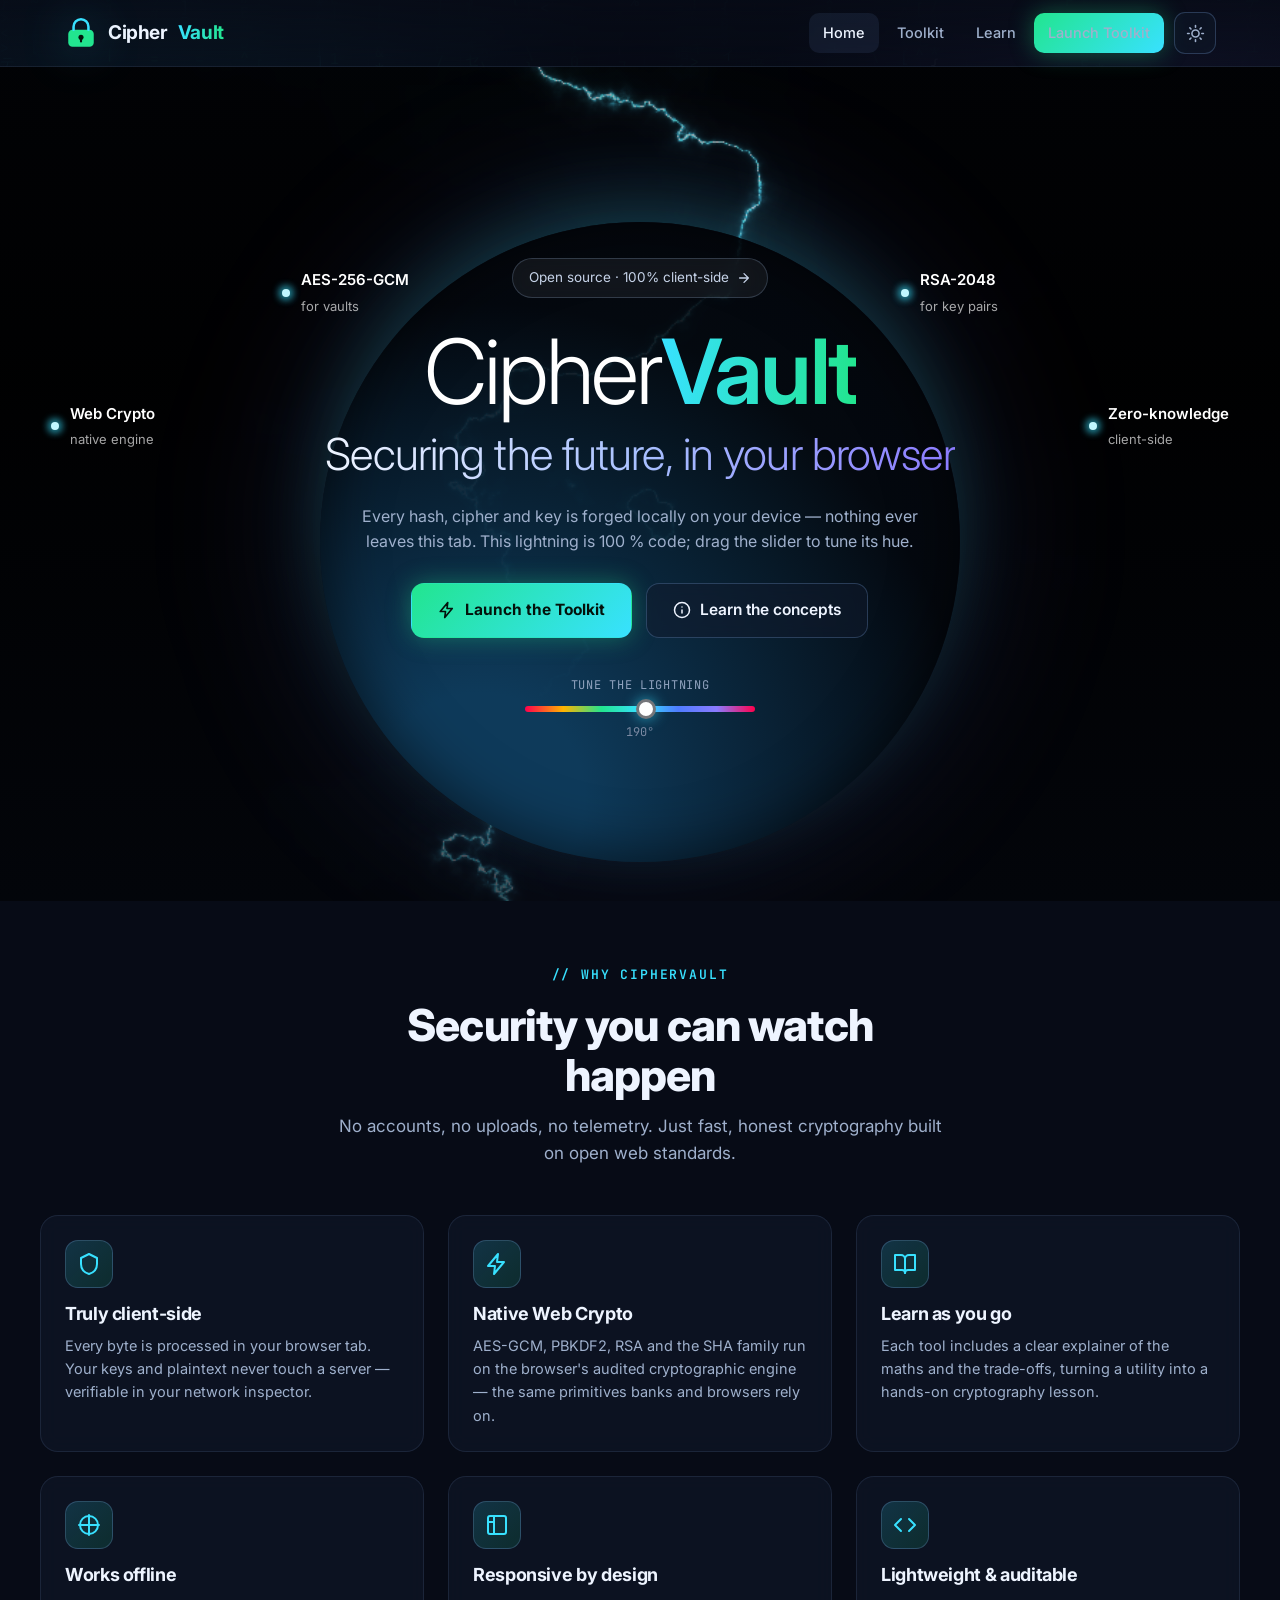
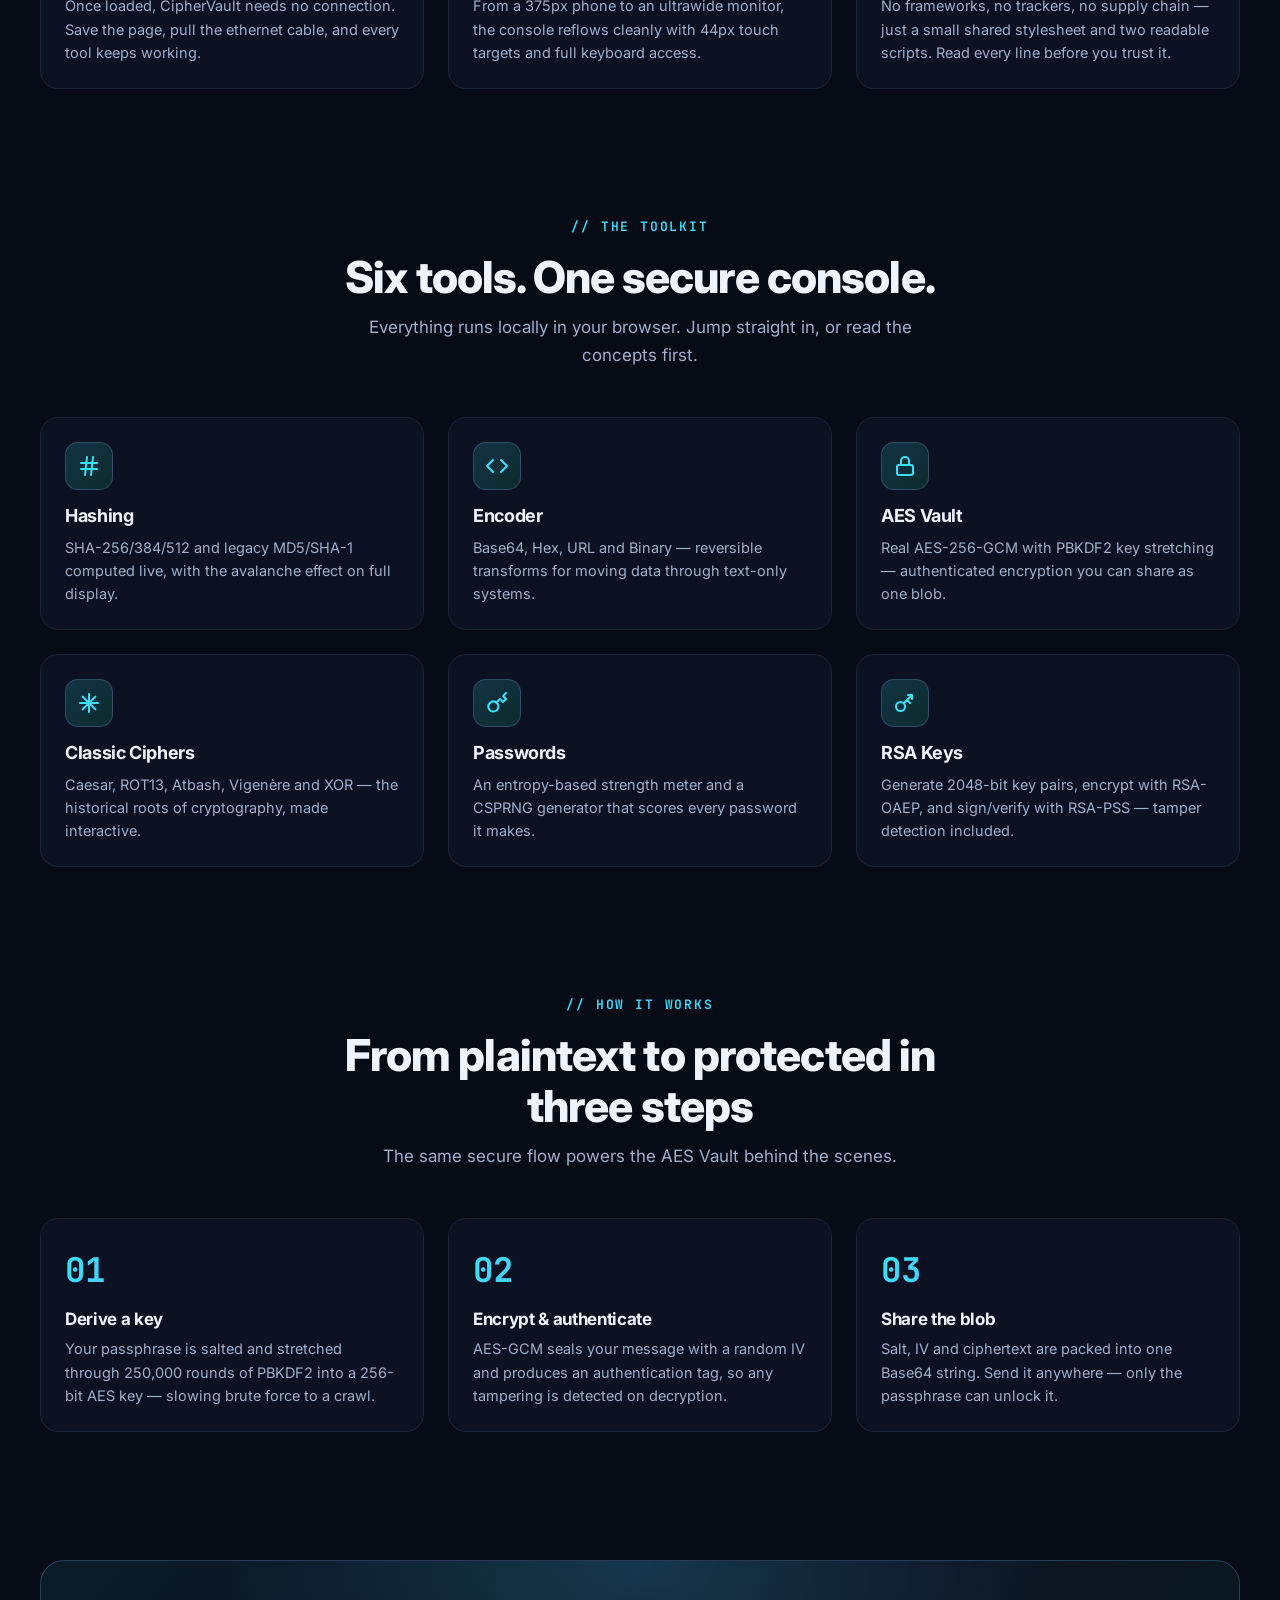
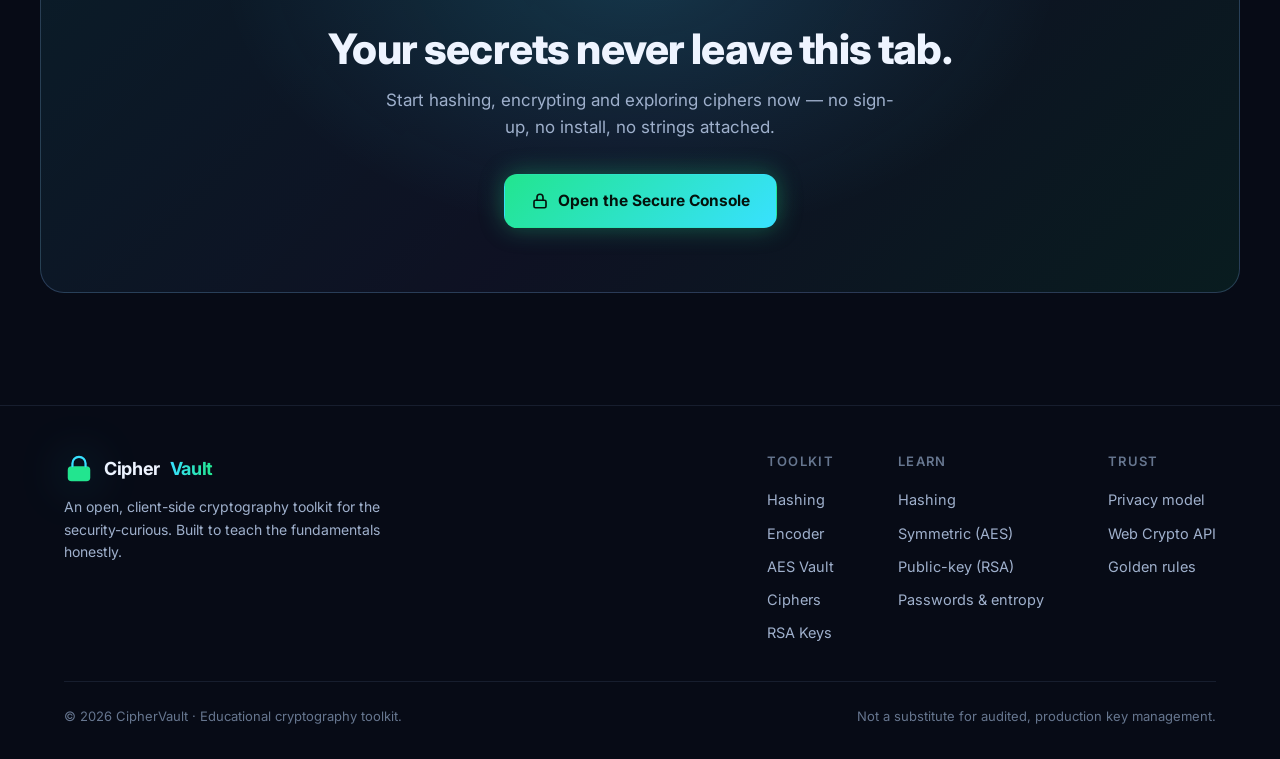
==== index.html @ cdec8eb5 "Initial commit: CipherVault interactive cryptography toolkit A secure, client-side cryptography tool" ====
<!DOCTYPE html>
<html lang="en">
<head>
<meta charset="UTF-8" />
<meta name="viewport" content="width=device-width, initial-scale=1" />
<title>CipherVault — Interactive Cryptography Toolkit</title>
<meta name="description" content="CipherVault is a secure, interactive cryptography toolkit for learners and professionals. Hash, encrypt, encode, sign and explore ciphers — all in your browser, nothing ever leaves your device." />
<meta name="keywords" content="cryptography toolkit, AES encryption, SHA-256 hash generator, RSA key generator, cipher tool, cybersecurity, Web Crypto, password strength, encoder, Base64" />
<meta name="author" content="CipherVault" />
<meta name="robots" content="index, follow" />
<meta name="theme-color" content="#070b16" media="(prefers-color-scheme: dark)" />
<meta name="theme-color" content="#eef2f9" media="(prefers-color-scheme: light)" />
<!-- Canonical — replace with your deployed URL -->
<link rel="canonical" href="https://ciphervault.app/" />

<!-- Open Graph / Facebook / LinkedIn -->
<meta property="og:type" content="website" />
<meta property="og:site_name" content="CipherVault" />
<meta property="og:url" content="https://ciphervault.app/" />
<meta property="og:title" content="CipherVault — The cryptography toolkit that teaches while it protects" />
<meta property="og:description" content="Hash, encrypt, encode, sign and break down classic ciphers in real time — 100% client-side, powered by the browser's native Web Crypto engine. Built for security learners and professionals." />
<meta property="og:image" content="https://ciphervault.app/og-image.png" />
<meta property="og:image:width" content="1200" />
<meta property="og:image:height" content="630" />
<meta property="og:image:alt" content="CipherVault — interactive cryptography toolkit" />

<!-- Twitter / X -->
<meta name="twitter:card" content="summary_large_image" />
<meta name="twitter:title" content="CipherVault — Interactive Cryptography Toolkit" />
<meta name="twitter:description" content="Hash, encrypt, encode, sign and explore ciphers in real time — 100% client-side, nothing ever leaves your browser." />
<meta name="twitter:image" content="https://ciphervault.app/og-image.png" />
<meta name="twitter:image:alt" content="CipherVault — interactive cryptography toolkit" />

<!-- Structured data -->
<script type="application/ld+json">
{
  "@context": "https://schema.org",
  "@type": "WebApplication",
  "name": "CipherVault",
  "url": "https://ciphervault.app/",
  "applicationCategory": "SecurityApplication",
  "operatingSystem": "Any (web browser)",
  "browserRequirements": "Requires a modern browser with the Web Crypto API",
  "description": "A secure, interactive cryptography toolkit for learners and professionals. Hashing, Base64/Hex encoding, AES-256-GCM encryption, RSA key generation with sign/verify, classic ciphers, and password tools — all running client-side.",
  "offers": { "@type": "Offer", "price": "0", "priceCurrency": "USD" },
  "featureList": [
    "SHA-256/384/512 & legacy hash generator",
    "Base64, Hex, URL and Binary encoder",
    "AES-256-GCM encryption with PBKDF2",
    "RSA-OAEP encryption and RSA-PSS sign/verify",
    "Classic ciphers: Caesar, ROT13, Atbash, Vigenère, XOR",
    "Password strength meter and secure generator"
  ]
}
</script>
<link rel="icon" href="data:image/svg+xml,%3Csvg xmlns='http://www.w3.org/2000/svg' viewBox='0 0 32 32'%3E%3Crect x='5' y='14' width='22' height='14' rx='4' fill='%2322e58f'/%3E%3Cpath d='M10 14v-3a6 6 0 0112 0v3' fill='none' stroke='%2338e1ff' stroke-width='3'/%3E%3Ccircle cx='16' cy='20' r='2.2' fill='%2304120c'/%3E%3C/svg%3E" />
<script>try{var t=localStorage.getItem('cv-theme');if(t)document.documentElement.setAttribute('data-theme',t);}catch(e){}</script>
<link rel="preconnect" href="https://fonts.googleapis.com" />
<link rel="preconnect" href="https://fonts.gstatic.com" crossorigin />
<link href="https://fonts.googleapis.com/css2?family=Inter:wght@300;400;500;600;700;800&family=JetBrains+Mono:wght@400;500;600&display=swap" rel="stylesheet" />
<link rel="stylesheet" href="assets/styles.css" />
</head>
<body>
<div class="bg-fx" aria-hidden="true"></div>
<canvas id="matrix" aria-hidden="true"></canvas>

<!-- ============ NAV ============ -->
<header class="nav">
  <div class="wrap nav-inner">
    <a href="index.html" class="brand" aria-label="CipherVault home">
      <svg class="logo" viewBox="0 0 32 32" fill="none" aria-hidden="true">
        <rect x="4" y="13" width="24" height="16" rx="4" fill="url(#g1)"/>
        <path d="M9 13v-3a7 7 0 0114 0v3" stroke="#38e1ff" stroke-width="2.4" stroke-linecap="round"/>
        <circle cx="16" cy="20" r="2.4" fill="#04120c"/>
        <rect x="15" y="21" width="2" height="4" rx="1" fill="#04120c"/>
        <defs><linearGradient id="g1" x1="4" y1="13" x2="28" y2="29"><stop stop-color="#22e58f"/><stop offset="1" stop-color="#38e1ff"/></linearGradient></defs>
      </svg>
      Cipher<b>Vault</b>
    </a>
    <div class="nav-right">
      <nav class="nav-links" id="navLinks">
        <a href="index.html" class="active" aria-current="page">Home</a>
        <a href="toolkit.html">Toolkit</a>
        <a href="learn.html">Learn</a>
        <a href="toolkit.html" class="nav-cta">Launch Toolkit</a>
      </nav>
      <button class="icon-btn" id="themeBtn" aria-label="Toggle light or dark theme"></button>
      <button class="menu-btn" id="menuBtn" aria-label="Toggle menu" aria-expanded="false">
        <svg width="22" height="22" viewBox="0 0 24 24" fill="none" stroke="currentColor" stroke-width="2" stroke-linecap="round"><path d="M4 7h16M4 12h16M4 17h16"/></svg>
      </button>
    </div>
  </div>
</header>

<main>
<!-- ============ HERO ODYSSEY ============ -->
<section class="hero-odyssey">
  <canvas id="lightning" class="lightning-canvas" aria-hidden="true"></canvas>
  <div class="beam-fallback" aria-hidden="true"></div>
  <div class="odyssey-scrim" aria-hidden="true"></div>
  <div class="glow-circle" aria-hidden="true"></div>
  <div class="planet" aria-hidden="true"></div>

  <div class="odyssey-features" aria-hidden="true">
    <div class="feature-item fi-1 reveal" style="transition-delay:.15s"><span class="dot"></span><span><span class="fi-name">Web Crypto</span><br><span class="fi-val">native engine</span></span></div>
    <div class="feature-item fi-2 reveal" style="transition-delay:.25s"><span class="dot"></span><span><span class="fi-name">AES-256-GCM</span><br><span class="fi-val">for vaults</span></span></div>
    <div class="feature-item fi-3 reveal" style="transition-delay:.35s"><span class="dot"></span><span><span class="fi-name">RSA-2048</span><br><span class="fi-val">for key pairs</span></span></div>
    <div class="feature-item fi-4 reveal" style="transition-delay:.45s"><span class="dot"></span><span><span class="fi-name">Zero-knowledge</span><br><span class="fi-val">client-side</span></span></div>
  </div>

  <div class="odyssey-content">
    <span class="pill reveal">
      Open source · 100% client-side
      <svg viewBox="0 0 16 16" fill="none" stroke="currentColor" stroke-width="1.5" stroke-linecap="round" stroke-linejoin="round"><path d="M8 3l5 5-5 5M13 8H3"/></svg>
    </span>
    <h1 class="reveal" style="transition-delay:.08s">Cipher<b>Vault</b></h1>
    <h2 class="reveal" style="transition-delay:.16s">Securing the future, in your browser</h2>
    <p class="reveal" style="transition-delay:.24s">Every hash, cipher and key is forged locally on your device — nothing ever leaves this tab. This lightning is 100&nbsp;% code; drag the slider to tune its hue.</p>
    <div class="hero-cta reveal" style="transition-delay:.32s">
      <a href="toolkit.html" class="btn primary">
        <svg width="18" height="18" viewBox="0 0 24 24" fill="none" stroke="currentColor" stroke-width="2.2" stroke-linecap="round" stroke-linejoin="round"><path d="M13 2L3 14h7l-1 8 10-12h-7l1-8z"/></svg>
        Launch the Toolkit
      </a>
      <a href="learn.html" class="btn ghost">
        <svg width="18" height="18" viewBox="0 0 24 24" fill="none" stroke="currentColor" stroke-width="2" stroke-linecap="round"><path d="M12 22a10 10 0 100-20 10 10 0 000 20z"/><path d="M12 16v-4M12 8h.01"/></svg>
        Learn the concepts
      </a>
    </div>
    <div class="hue-slider reveal" style="transition-delay:.4s">
      <label for="hueSlider">Tune the lightning</label>
      <input type="range" id="hueSlider" class="hue-range" min="0" max="360" step="1" value="190" aria-label="Adjust lightning hue" />
      <span class="hue-value" id="hueValue">190°</span>
    </div>
  </div>
</section>

<!-- ============ FEATURES ============ -->
<section class="features wrap" id="features">
  <div class="sec-head reveal">
    <div class="eyebrow">// why ciphervault</div>
    <h2>Security you can watch happen</h2>
    <p>No accounts, no uploads, no telemetry. Just fast, honest cryptography built on open web standards.</p>
  </div>
  <div class="feat-grid">
    <div class="feat reveal">
      <div class="ico"><svg viewBox="0 0 24 24" fill="none" stroke="currentColor" stroke-width="2" stroke-linecap="round" stroke-linejoin="round"><path d="M12 2l8 4v6c0 5-3.4 8.6-8 10-4.6-1.4-8-5-8-10V6l8-4z"/></svg></div>
      <h3>Truly client-side</h3>
      <p>Every byte is processed in your browser tab. Your keys and plaintext never touch a server — verifiable in your network inspector.</p>
    </div>
    <div class="feat reveal">
      <div class="ico"><svg viewBox="0 0 24 24" fill="none" stroke="currentColor" stroke-width="2" stroke-linecap="round" stroke-linejoin="round"><path d="M13 2L3 14h7l-1 8 10-12h-7l1-8z"/></svg></div>
      <h3>Native Web Crypto</h3>
      <p>AES-GCM, PBKDF2, RSA and the SHA family run on the browser's audited cryptographic engine — the same primitives banks and browsers rely on.</p>
    </div>
    <div class="feat reveal">
      <div class="ico"><svg viewBox="0 0 24 24" fill="none" stroke="currentColor" stroke-width="2" stroke-linecap="round" stroke-linejoin="round"><path d="M2 3h6a4 4 0 014 4v14a3 3 0 00-3-3H2z"/><path d="M22 3h-6a4 4 0 00-4 4v14a3 3 0 013-3h7z"/></svg></div>
      <h3>Learn as you go</h3>
      <p>Each tool includes a clear explainer of the maths and the trade-offs, turning a utility into a hands-on cryptography lesson.</p>
    </div>
    <div class="feat reveal">
      <div class="ico"><svg viewBox="0 0 24 24" fill="none" stroke="currentColor" stroke-width="2" stroke-linecap="round" stroke-linejoin="round"><path d="M12 2v20M2 12h20"/><circle cx="12" cy="12" r="9"/></svg></div>
      <h3>Works offline</h3>
      <p>Once loaded, CipherVault needs no connection. Save the page, pull the ethernet cable, and every tool keeps working.</p>
    </div>
    <div class="feat reveal">
      <div class="ico"><svg viewBox="0 0 24 24" fill="none" stroke="currentColor" stroke-width="2" stroke-linecap="round" stroke-linejoin="round"><rect x="3" y="3" width="18" height="18" rx="2"/><path d="M9 3v18M3 9h6"/></svg></div>
      <h3>Responsive by design</h3>
      <p>From a 375px phone to an ultrawide monitor, the console reflows cleanly with 44px touch targets and full keyboard access.</p>
    </div>
    <div class="feat reveal">
      <div class="ico"><svg viewBox="0 0 24 24" fill="none" stroke="currentColor" stroke-width="2" stroke-linecap="round" stroke-linejoin="round"><path d="M16 18l6-6-6-6M8 6l-6 6 6 6"/></svg></div>
      <h3>Lightweight &amp; auditable</h3>
      <p>No frameworks, no trackers, no supply chain — just a small shared stylesheet and two readable scripts. Read every line before you trust it.</p>
    </div>
  </div>
</section>

<!-- ============ TOOL PREVIEW ============ -->
<section class="features wrap">
  <div class="sec-head reveal">
    <div class="eyebrow">// the toolkit</div>
    <h2>Six tools. One secure console.</h2>
    <p>Everything runs locally in your browser. Jump straight in, or read the concepts first.</p>
  </div>
  <div class="feat-grid">
    <a href="toolkit.html" class="feat reveal">
      <div class="ico"><svg viewBox="0 0 24 24" fill="none" stroke="currentColor" stroke-width="2" stroke-linecap="round"><path d="M4 9h16M4 15h16M10 3L8 21M16 3l-2 18"/></svg></div>
      <h3>Hashing</h3>
      <p>SHA-256/384/512 and legacy MD5/SHA-1 computed live, with the avalanche effect on full display.</p>
    </a>
    <a href="toolkit.html" class="feat reveal">
      <div class="ico"><svg viewBox="0 0 24 24" fill="none" stroke="currentColor" stroke-width="2" stroke-linecap="round" stroke-linejoin="round"><path d="M16 18l6-6-6-6M8 6l-6 6 6 6"/></svg></div>
      <h3>Encoder</h3>
      <p>Base64, Hex, URL and Binary — reversible transforms for moving data through text-only systems.</p>
    </a>
    <a href="toolkit.html" class="feat reveal">
      <div class="ico"><svg viewBox="0 0 24 24" fill="none" stroke="currentColor" stroke-width="2" stroke-linecap="round" stroke-linejoin="round"><rect x="4" y="11" width="16" height="10" rx="2"/><path d="M8 11V7a4 4 0 018 0v4"/></svg></div>
      <h3>AES Vault</h3>
      <p>Real AES-256-GCM with PBKDF2 key stretching — authenticated encryption you can share as one blob.</p>
    </a>
    <a href="toolkit.html" class="feat reveal">
      <div class="ico"><svg viewBox="0 0 24 24" fill="none" stroke="currentColor" stroke-width="2" stroke-linecap="round" stroke-linejoin="round"><path d="M12 3v18M3 12h18M5.6 5.6l12.8 12.8M18.4 5.6L5.6 18.4"/></svg></div>
      <h3>Classic Ciphers</h3>
      <p>Caesar, ROT13, Atbash, Vigenère and XOR — the historical roots of cryptography, made interactive.</p>
    </a>
    <a href="toolkit.html" class="feat reveal">
      <div class="ico"><svg viewBox="0 0 24 24" fill="none" stroke="currentColor" stroke-width="2" stroke-linecap="round" stroke-linejoin="round"><path d="M21 2l-2 2m-7.6 7.6a5 5 0 11-7 7 5 5 0 017-7zm0 0L15 8m0 0l3 3 3-3-3-3"/></svg></div>
      <h3>Passwords</h3>
      <p>An entropy-based strength meter and a CSPRNG generator that scores every password it makes.</p>
    </a>
    <a href="toolkit.html" class="feat reveal">
      <div class="ico"><svg viewBox="0 0 24 24" fill="none" stroke="currentColor" stroke-width="2" stroke-linecap="round" stroke-linejoin="round"><circle cx="7.5" cy="15.5" r="4.5"/><path d="M10.7 12.3L19 4M15 4h4v4M14 9l3 3"/></svg></div>
      <h3>RSA Keys</h3>
      <p>Generate 2048-bit key pairs, encrypt with RSA-OAEP, and sign/verify with RSA-PSS — tamper detection included.</p>
    </a>
  </div>
</section>

<!-- ============ HOW ============ -->
<section class="steps wrap" id="how">
  <div class="sec-head reveal">
    <div class="eyebrow">// how it works</div>
    <h2>From plaintext to protected in three steps</h2>
    <p>The same secure flow powers the AES Vault behind the scenes.</p>
  </div>
  <div class="step-grid">
    <div class="step reveal">
      <h3>Derive a key</h3>
      <p>Your passphrase is salted and stretched through 250,000 rounds of PBKDF2 into a 256-bit AES key — slowing brute force to a crawl.</p>
    </div>
    <div class="step reveal">
      <h3>Encrypt &amp; authenticate</h3>
      <p>AES-GCM seals your message with a random IV and produces an authentication tag, so any tampering is detected on decryption.</p>
    </div>
    <div class="step reveal">
      <h3>Share the blob</h3>
      <p>Salt, IV and ciphertext are packed into one Base64 string. Send it anywhere — only the passphrase can unlock it.</p>
    </div>
  </div>
</section>

<!-- ============ CTA ============ -->
<section class="cta-band wrap">
  <div class="cta-card reveal">
    <h2>Your secrets never leave this tab.</h2>
    <p>Start hashing, encrypting and exploring ciphers now — no sign-up, no install, no strings attached.</p>
    <a href="toolkit.html" class="btn primary" style="margin:0 auto">
      <svg width="18" height="18" viewBox="0 0 24 24" fill="none" stroke="currentColor" stroke-width="2.2" stroke-linecap="round" stroke-linejoin="round"><rect x="4" y="11" width="16" height="10" rx="2"/><path d="M8 11V7a4 4 0 018 0v4"/></svg>
      Open the Secure Console
    </a>
  </div>
</section>
</main>

<!-- ============ FOOTER ============ -->
<footer>
  <div class="wrap">
    <div class="foot-grid">
      <div class="foot-brand">
        <a href="index.html" class="brand" style="font-size:18px">
          <svg class="logo" viewBox="0 0 32 32" fill="none" aria-hidden="true" style="width:30px;height:30px">
            <rect x="4" y="13" width="24" height="16" rx="4" fill="url(#g2)"/>
            <path d="M9 13v-3a7 7 0 0114 0v3" stroke="#38e1ff" stroke-width="2.4" stroke-linecap="round"/>
            <defs><linearGradient id="g2" x1="4" y1="13" x2="28" y2="29"><stop stop-color="#22e58f"/><stop offset="1" stop-color="#38e1ff"/></linearGradient></defs>
          </svg>
          Cipher<b>Vault</b>
        </a>
        <p>An open, client-side cryptography toolkit for the security-curious. Built to teach the fundamentals honestly.</p>
      </div>
      <div class="foot-cols">
        <div class="foot-col">
          <h4>Toolkit</h4>
          <a href="toolkit.html">Hashing</a>
          <a href="toolkit.html">Encoder</a>
          <a href="toolkit.html">AES Vault</a>
          <a href="toolkit.html">Ciphers</a>
          <a href="toolkit.html">RSA Keys</a>
        </div>
        <div class="foot-col">
          <h4>Learn</h4>
          <a href="learn.html#hashing">Hashing</a>
          <a href="learn.html#symmetric">Symmetric (AES)</a>
          <a href="learn.html#publickey">Public-key (RSA)</a>
          <a href="learn.html#passwords">Passwords &amp; entropy</a>
        </div>
        <div class="foot-col">
          <h4>Trust</h4>
          <a href="index.html#features">Privacy model</a>
          <a href="index.html#features">Web Crypto API</a>
          <a href="learn.html#golden">Golden rules</a>
        </div>
      </div>
    </div>
    <div class="foot-bottom">
      <span>© 2026 CipherVault · Educational cryptography toolkit.</span>
      <span>Not a substitute for audited, production key management.</span>
    </div>
  </div>
</footer>

<script src="assets/site.js"></script>
<script src="assets/hero.js"></script>
</body>
</html>
---- assets/styles.css ----
/* ============================================================
   CipherVault — shared stylesheet
   ============================================================ */
:root{
  --bg:#070b16;
  --bg-2:#0b1220;
  --surface:rgba(18,26,44,.55);
  --surface-solid:#0f1728;
  --muted:#151d30;
  --border:rgba(120,150,200,.14);
  --border-strong:rgba(120,160,220,.28);
  --input-bg:#0a1120;
  --out-bg:#080e1b;
  --nav-bg-top:rgba(7,11,22,.85);
  --nav-bg-bot:rgba(7,11,22,.55);
  --nav-drop:rgba(9,14,26,.97);
  --console-top:rgba(16,24,42,.82);
  --console-bot:rgba(9,14,26,.9);
  --bar-bg:rgba(0,0,0,.22);
  --fg:#eef4ff;
  --fg-dim:#9fb0cc;
  --fg-faint:#66768f;
  --accent:#22e58f;        /* run green  */
  --accent-2:#38e1ff;      /* cipher cyan */
  --accent-3:#8b7bff;      /* key violet  */
  --danger:#ff5a6a;
  --warn:#ffb454;
  --ring:rgba(56,225,255,.55);
  --glow-green:0 0 24px rgba(34,229,143,.35);
  --glow-cyan:0 0 24px rgba(56,225,255,.30);
  --shadow-card:0 20px 60px -20px rgba(0,0,0,.7), 0 0 0 1px rgba(255,255,255,.02) inset;
  --radius:18px;
  --radius-sm:12px;
  --font:'Inter',system-ui,-apple-system,'Segoe UI',sans-serif;
  --mono:'JetBrains Mono',ui-monospace,'SF Mono',Menlo,monospace;
  --maxw:1200px;
  --sp-1:8px;--sp-2:16px;--sp-3:24px;--sp-4:32px;--sp-5:48px;--sp-6:64px;--sp-7:96px;
}
*{box-sizing:border-box}
html{scroll-behavior:smooth}
body{
  margin:0;font-family:var(--font);color:var(--fg);
  background:var(--bg);line-height:1.6;
  -webkit-font-smoothing:antialiased;text-rendering:optimizeLegibility;
  overflow-x:hidden;
}
h1,h2,h3,h4{line-height:1.15;margin:0;font-weight:700;letter-spacing:-.02em}
p{margin:0}
a{color:inherit;text-decoration:none}
button{font-family:inherit}
:focus-visible{outline:2px solid var(--accent-2);outline-offset:3px;border-radius:6px}
::selection{background:rgba(56,225,255,.28);color:#fff}

/* ---- ambient background ---- */
.bg-fx{position:fixed;inset:0;z-index:-2;overflow:hidden;pointer-events:none}
.bg-fx::before{content:"";position:absolute;inset:0;
  background:
    radial-gradient(60vw 55vh at 12% -5%, rgba(56,225,255,.14), transparent 60%),
    radial-gradient(55vw 55vh at 92% 8%, rgba(139,123,255,.14), transparent 60%),
    radial-gradient(70vw 60vh at 50% 108%, rgba(34,229,143,.12), transparent 60%),
    var(--bg);
}
.bg-fx::after{content:"";position:absolute;inset:0;opacity:.5;
  background-image:linear-gradient(rgba(120,160,220,.05) 1px,transparent 1px),
    linear-gradient(90deg,rgba(120,160,220,.05) 1px,transparent 1px);
  background-size:46px 46px;
  mask-image:radial-gradient(80% 60% at 50% 30%,#000 40%,transparent 100%);
}
#matrix{position:fixed;inset:0;z-index:-1;opacity:.16;pointer-events:none}

/* ---- layout ---- */
.wrap{max-width:var(--maxw);margin:0 auto;padding:0 var(--sp-3)}
section{position:relative}

/* ---- navbar ---- */
header.nav{position:sticky;top:0;z-index:50;
  backdrop-filter:blur(16px);-webkit-backdrop-filter:blur(16px);
  background:linear-gradient(to bottom,var(--nav-bg-top),var(--nav-bg-bot));
  border-bottom:1px solid var(--border);
}
.nav-inner{display:flex;align-items:center;justify-content:space-between;height:66px;gap:var(--sp-2)}
.brand{display:flex;align-items:center;gap:10px;font-weight:700;letter-spacing:-.02em;font-size:19px}
.brand .logo{width:34px;height:34px;flex:none;filter:drop-shadow(var(--glow-cyan))}
.brand b{background:linear-gradient(90deg,var(--accent-2),var(--accent));-webkit-background-clip:text;background-clip:text;color:transparent}
.nav-links{display:flex;gap:4px;align-items:center}
.nav-links a{padding:8px 14px;border-radius:10px;color:var(--fg-dim);font-size:14.5px;font-weight:500;transition:color .2s,background .2s}
.nav-links a:hover{color:var(--fg);background:rgba(120,160,220,.08)}
.nav-links a.active{color:var(--fg);background:rgba(120,160,220,.1)}
.nav-cta{display:inline-flex;align-items:center;gap:8px;padding:9px 18px;border-radius:11px;
  background:linear-gradient(135deg,var(--accent),var(--accent-2));color:#04120c;font-weight:700;font-size:14px;
  box-shadow:var(--glow-green);transition:transform .2s,box-shadow .2s;cursor:pointer;border:none}
.nav-cta:hover{transform:translateY(-2px);box-shadow:0 0 34px rgba(34,229,143,.5)}
.nav-cta.active{color:#04120c}
.menu-btn{display:none;background:none;border:1px solid var(--border-strong);color:var(--fg);
  width:42px;height:42px;border-radius:11px;cursor:pointer;align-items:center;justify-content:center}
.nav-right{display:flex;align-items:center;gap:10px}
.icon-btn{display:inline-flex;align-items:center;justify-content:center;width:42px;height:42px;border-radius:11px;
  border:1px solid var(--border-strong);background:var(--surface);color:var(--fg-dim);cursor:pointer;transition:.2s;
  backdrop-filter:blur(8px)}
.icon-btn:hover{color:var(--fg);border-color:var(--accent-2);transform:translateY(-1px)}
.icon-btn svg{width:19px;height:19px}

/* ---- hero ---- */
.hero{padding:var(--sp-7) 0 var(--sp-6);text-align:center}
.badge{display:inline-flex;align-items:center;gap:9px;padding:7px 15px;border-radius:999px;
  border:1px solid var(--border-strong);background:var(--surface);font-size:13px;color:var(--fg-dim);font-weight:500;
  backdrop-filter:blur(8px)}
.badge .dot{width:8px;height:8px;border-radius:50%;background:var(--accent);box-shadow:0 0 10px var(--accent);animation:pulse 2s infinite}
@keyframes pulse{0%,100%{opacity:1;transform:scale(1)}50%{opacity:.5;transform:scale(1.4)}}
.hero h1{font-size:clamp(38px,7.2vw,76px);font-weight:800;margin:var(--sp-3) 0 var(--sp-2);letter-spacing:-.035em}
.hero h1 .grad,.page-head h1 .grad{background:linear-gradient(120deg,var(--accent-2) 0%,var(--accent-3) 45%,var(--accent) 100%);
  -webkit-background-clip:text;background-clip:text;color:transparent}
.hero p.sub{font-size:clamp(16px,2.1vw,20px);color:var(--fg-dim);max-width:640px;margin:0 auto var(--sp-4);line-height:1.6}
.hero-cta{display:flex;gap:14px;justify-content:center;flex-wrap:wrap}
.btn{display:inline-flex;align-items:center;gap:9px;padding:14px 26px;border-radius:13px;font-weight:600;font-size:15.5px;cursor:pointer;transition:transform .2s,box-shadow .2s,background .2s,border-color .2s;border:1px solid transparent}
.btn.primary{background:linear-gradient(135deg,var(--accent),var(--accent-2));color:#04120c;box-shadow:var(--glow-green);font-weight:700}
.btn.primary:hover{transform:translateY(-2px);box-shadow:0 0 40px rgba(34,229,143,.55)}
.btn.ghost{background:var(--surface);border-color:var(--border-strong);color:var(--fg);backdrop-filter:blur(8px)}
.btn.ghost:hover{transform:translateY(-2px);border-color:var(--accent-2);color:#fff}
.trust{display:flex;gap:var(--sp-4);justify-content:center;flex-wrap:wrap;margin-top:var(--sp-5);color:var(--fg-faint);font-size:13.5px}
.trust span{display:inline-flex;align-items:center;gap:8px}
.trust svg{width:17px;height:17px;color:var(--accent)}

/* ---- section heading ---- */
.sec-head{text-align:center;max-width:620px;margin:0 auto var(--sp-5)}
.eyebrow{color:var(--accent-2);font-weight:600;font-size:13px;letter-spacing:.14em;text-transform:uppercase;font-family:var(--mono)}
.sec-head h2{font-size:clamp(28px,4.4vw,44px);margin:14px 0 12px;font-weight:800}
.sec-head p{color:var(--fg-dim);font-size:17px}

/* ============================================================
   TOOL CONSOLE
   ============================================================ */
.console-sec{padding:var(--sp-6) 0}
.console{border-radius:24px;border:1px solid var(--border-strong);
  background:linear-gradient(180deg,var(--console-top),var(--console-bot));
  box-shadow:var(--shadow-card);overflow:hidden;backdrop-filter:blur(20px)}
.console-bar{display:flex;align-items:center;gap:12px;padding:14px 18px;border-bottom:1px solid var(--border);
  background:var(--bar-bg)}
.dots{display:flex;gap:7px}
.dots i{width:12px;height:12px;border-radius:50%;display:block}
.dots i:nth-child(1){background:#ff5f57}.dots i:nth-child(2){background:#febc2e}.dots i:nth-child(3){background:#28c840}
.console-title{font-family:var(--mono);font-size:13px;color:var(--fg-faint);margin-left:4px}
.console-title b{color:var(--accent-2)}
.lock-ico{margin-left:auto;display:inline-flex;align-items:center;gap:7px;font-size:12px;color:var(--accent);font-family:var(--mono)}
.lock-ico svg{width:14px;height:14px}

.tabs{display:flex;gap:6px;padding:14px 16px 0;flex-wrap:wrap;overflow-x:auto;scrollbar-width:none}
.tabs::-webkit-scrollbar{display:none}
.tab{display:inline-flex;align-items:center;gap:9px;padding:11px 17px;border-radius:12px 12px 0 0;cursor:pointer;
  color:var(--fg-dim);font-weight:600;font-size:14px;border:1px solid transparent;border-bottom:none;white-space:nowrap;
  background:transparent;transition:color .2s,background .2s;position:relative}
.tab svg{width:17px;height:17px;flex:none}
.tab:hover{color:var(--fg);background:rgba(120,160,220,.06)}
.tab[aria-selected="true"]{color:var(--fg);background:var(--muted);border-color:var(--border)}
.tab[aria-selected="true"]::after{content:"";position:absolute;left:14px;right:14px;bottom:-1px;height:2px;
  background:linear-gradient(90deg,var(--accent-2),var(--accent));border-radius:2px}

.panel-wrap{padding:var(--sp-3);border-top:1px solid var(--border)}
.panel{display:none;animation:fade .35s ease both}
.panel.active{display:block}
@keyframes fade{from{opacity:0;transform:translateY(8px)}to{opacity:1;transform:none}}
.panel-grid{display:grid;grid-template-columns:1fr 1fr;gap:var(--sp-3)}
.field{display:flex;flex-direction:column;gap:9px}
.field label{font-size:13px;font-weight:600;color:var(--fg-dim);display:flex;align-items:center;gap:8px;justify-content:space-between}
.field label .hint{color:var(--fg-faint);font-weight:400;font-size:12px}
textarea,input[type=text],input[type=password],input[type=number],select{
  width:100%;background:var(--input-bg);border:1px solid var(--border-strong);border-radius:var(--radius-sm);
  color:var(--fg);font-family:var(--mono);font-size:14px;padding:13px 14px;resize:vertical;transition:border-color .2s,box-shadow .2s;line-height:1.55}
textarea{min-height:150px}
textarea:focus,input:focus,select:focus{outline:none;border-color:var(--accent-2);box-shadow:0 0 0 3px rgba(56,225,255,.14)}
textarea::placeholder,input::placeholder{color:var(--fg-faint)}
.out{background:var(--out-bg);border-color:var(--border);color:var(--accent-2)}
select{appearance:none;background-image:url("data:image/svg+xml,%3Csvg xmlns='http://www.w3.org/2000/svg' width='16' height='16' fill='none' stroke='%239fb0cc' stroke-width='2' viewBox='0 0 24 24'%3E%3Cpath d='M6 9l6 6 6-6'/%3E%3C/svg%3E");background-repeat:no-repeat;background-position:right 13px center;padding-right:38px;cursor:pointer;font-family:var(--font)}
.row{display:flex;gap:12px;flex-wrap:wrap;align-items:end}
.row .field{flex:1;min-width:150px}
.controls{display:flex;gap:10px;flex-wrap:wrap;margin-top:4px}
.mini{display:inline-flex;align-items:center;gap:8px;padding:10px 16px;border-radius:11px;font-weight:600;font-size:14px;cursor:pointer;
  border:1px solid var(--border-strong);background:var(--muted);color:var(--fg);transition:transform .15s,border-color .2s,background .2s}
.mini:hover{transform:translateY(-1px);border-color:var(--accent-2)}
.mini svg{width:16px;height:16px}
.mini.go{background:linear-gradient(135deg,var(--accent),var(--accent-2));color:#04120c;border-color:transparent;font-weight:700;box-shadow:var(--glow-green)}
.mini.go:hover{box-shadow:0 0 30px rgba(34,229,143,.5)}
.mini.warnbtn:hover{border-color:var(--warn)}
.seg{display:inline-flex;background:var(--input-bg);border:1px solid var(--border-strong);border-radius:11px;padding:4px;gap:3px;flex-wrap:wrap}
.seg button{border:none;background:none;color:var(--fg-dim);padding:8px 15px;border-radius:8px;font-weight:600;font-size:13.5px;cursor:pointer;transition:.18s}
.seg button[aria-pressed="true"]{background:var(--muted);color:var(--fg);box-shadow:0 0 0 1px var(--border)}

/* explainer */
.explain{margin-top:var(--sp-3);border:1px dashed var(--border-strong);border-radius:var(--radius-sm);background:rgba(56,225,255,.03)}
.explain summary{cursor:pointer;padding:13px 16px;font-weight:600;font-size:14px;color:var(--accent-2);display:flex;align-items:center;gap:10px;list-style:none}
.explain summary::-webkit-details-marker{display:none}
.explain summary .chev{margin-left:auto;transition:transform .25s}
.explain[open] summary .chev{transform:rotate(180deg)}
.explain .body{padding:0 16px 16px;color:var(--fg-dim);font-size:14px;line-height:1.7}
.explain .body code{font-family:var(--mono);background:var(--muted);padding:2px 7px;border-radius:6px;color:var(--accent);font-size:12.5px}
.explain .body b{color:var(--fg)}

/* strength meter */
.meter{height:9px;border-radius:999px;background:var(--muted);overflow:hidden;border:1px solid var(--border)}
.meter i{display:block;height:100%;width:0;border-radius:999px;transition:width .4s cubic-bezier(.2,.7,.2,1),background .4s}
.strength-label{display:flex;justify-content:space-between;font-size:13px;margin-top:8px;color:var(--fg-dim)}
.strength-label b{font-family:var(--mono)}
.checks{display:grid;grid-template-columns:1fr 1fr;gap:7px 14px;margin-top:14px;font-size:13px}
.check{display:flex;align-items:center;gap:9px;color:var(--fg-faint);transition:color .3s}
.check svg{width:15px;height:15px;flex:none}
.check.ok{color:var(--accent)}
.hashline{display:grid;grid-template-columns:88px 1fr auto;gap:12px;align-items:center;padding:11px 0;border-bottom:1px solid var(--border)}
.hashline:last-child{border-bottom:none}
.hashline .algo{font-family:var(--mono);font-weight:600;color:var(--accent-2);font-size:13.5px}
.hashline .val{font-family:var(--mono);font-size:12.5px;color:var(--fg-dim);word-break:break-all;line-height:1.5}
.copy-ico{background:none;border:1px solid var(--border);border-radius:8px;color:var(--fg-dim);width:34px;height:34px;cursor:pointer;display:inline-flex;align-items:center;justify-content:center;transition:.18s;flex:none}
.copy-ico:hover{color:var(--accent-2);border-color:var(--accent-2)}
.copy-ico svg{width:15px;height:15px}
.stat-strip{display:flex;gap:18px;flex-wrap:wrap;font-family:var(--mono);font-size:12.5px;color:var(--fg-faint);margin-top:12px}
.stat-strip b{color:var(--accent-2)}
.slider{-webkit-appearance:none;appearance:none;width:100%;height:6px;border-radius:999px;background:var(--muted);outline:none}
.slider::-webkit-slider-thumb{-webkit-appearance:none;width:20px;height:20px;border-radius:50%;background:var(--accent-2);cursor:pointer;box-shadow:var(--glow-cyan);border:3px solid var(--bg-2)}
.slider::-moz-range-thumb{width:20px;height:20px;border-radius:50%;background:var(--accent-2);cursor:pointer;border:3px solid var(--bg-2)}
.chkrow{display:flex;gap:18px;flex-wrap:wrap}
.chk{display:flex;align-items:center;gap:9px;font-size:14px;color:var(--fg-dim);cursor:pointer;user-select:none}
.chk input{width:18px;height:18px;accent-color:var(--accent)}

/* ---- features ---- */
.features{padding:var(--sp-6) 0}
.feat-grid{display:grid;grid-template-columns:repeat(3,1fr);gap:var(--sp-3)}
.feat{padding:var(--sp-3);border-radius:var(--radius);border:1px solid var(--border);background:var(--surface);
  backdrop-filter:blur(10px);transition:transform .3s,border-color .3s,box-shadow .3s}
.feat:hover{transform:translateY(-5px);border-color:var(--border-strong);box-shadow:0 24px 50px -24px rgba(0,0,0,.8)}
.feat .ico,.concept .ico{width:48px;height:48px;border-radius:13px;display:flex;align-items:center;justify-content:center;margin-bottom:16px;
  background:linear-gradient(135deg,rgba(56,225,255,.16),rgba(34,229,143,.12));border:1px solid var(--border-strong);color:var(--accent-2)}
.feat .ico svg,.concept .ico svg{width:24px;height:24px}
.feat h3{font-size:18px;margin-bottom:9px}
.feat p{color:var(--fg-dim);font-size:14.5px}

/* ---- how it works / steps ---- */
.steps{padding:var(--sp-6) 0}
.step-grid{display:grid;grid-template-columns:repeat(3,1fr);gap:var(--sp-3);counter-reset:s}
.step{padding:var(--sp-3);border-radius:var(--radius);border:1px solid var(--border);background:var(--surface);position:relative}
.step::before{counter-increment:s;content:"0" counter(s);font-family:var(--mono);font-weight:700;font-size:34px;
  background:linear-gradient(120deg,var(--accent-2),var(--accent-3));-webkit-background-clip:text;background-clip:text;color:transparent;display:block;margin-bottom:12px}
.step h3{font-size:17px;margin-bottom:8px}
.step p{color:var(--fg-dim);font-size:14.5px}

/* ---- CTA band ---- */
.cta-band{padding:var(--sp-6) 0}
.cta-card{border-radius:24px;padding:var(--sp-6) var(--sp-4);text-align:center;position:relative;overflow:hidden;
  border:1px solid var(--border-strong);background:linear-gradient(135deg,rgba(56,225,255,.08),rgba(139,123,255,.06),rgba(34,229,143,.08))}
.cta-card::before{content:"";position:absolute;inset:0;background:radial-gradient(50% 120% at 50% 0%,rgba(56,225,255,.18),transparent 70%)}
.cta-card>*{position:relative}
.cta-card h2{font-size:clamp(28px,4.5vw,42px);font-weight:800;margin-bottom:14px}
.cta-card p{color:var(--fg-dim);font-size:17px;max-width:520px;margin:0 auto var(--sp-4)}

/* ============================================================
   LEARN PAGE
   ============================================================ */
.page-head{padding:var(--sp-7) 0 var(--sp-5);text-align:center;max-width:780px;margin:0 auto}
.page-head h1{font-size:clamp(34px,5.6vw,60px);font-weight:800;margin:16px 0 18px;letter-spacing:-.03em}
.page-head p{color:var(--fg-dim);font-size:clamp(16px,2vw,19px);max-width:640px;margin:0 auto}
.concept-grid{display:grid;grid-template-columns:repeat(3,1fr);gap:var(--sp-3);margin-bottom:var(--sp-6)}
.concept{display:block;padding:var(--sp-3);border-radius:var(--radius);border:1px solid var(--border);background:var(--surface);
  backdrop-filter:blur(10px);transition:transform .3s,border-color .3s,box-shadow .3s}
.concept:hover{transform:translateY(-4px);border-color:var(--accent-2);box-shadow:0 24px 50px -24px rgba(0,0,0,.8)}
.concept .tag{font-family:var(--mono);font-size:11px;color:var(--accent);text-transform:uppercase;letter-spacing:.12em}
.concept h3{font-size:17px;margin:6px 0 8px}
.concept p{color:var(--fg-dim);font-size:14px}
.article{max-width:780px;margin:0 auto;padding-bottom:var(--sp-6)}
.article > section{scroll-margin-top:88px;padding:var(--sp-5) 0;border-top:1px solid var(--border)}
.article h2{font-size:clamp(24px,3.6vw,34px);font-weight:800;margin-bottom:14px;display:flex;align-items:center;gap:13px;letter-spacing:-.02em}
.article h2 .num{font-family:var(--mono);font-size:14px;color:var(--accent-2);border:1px solid var(--border-strong);border-radius:9px;padding:5px 10px;flex:none}
.article h3{font-size:18px;margin:22px 0 10px}
.article p{color:var(--fg-dim);font-size:16px;line-height:1.75;margin-bottom:16px}
.article p b,.article li b{color:var(--fg)}
.article code{font-family:var(--mono);background:var(--muted);padding:2px 7px;border-radius:6px;color:var(--accent);font-size:13px}
.article ul{color:var(--fg-dim);font-size:15.5px;line-height:1.7;padding-left:20px;margin:0 0 16px}
.article li{margin-bottom:9px}
.callout{border:1px solid var(--border-strong);border-left:3px solid var(--accent);border-radius:var(--radius-sm);
  background:rgba(34,229,143,.05);padding:15px 18px;margin:20px 0;color:var(--fg-dim);font-size:15px;line-height:1.7}
.callout.warn{border-left-color:var(--warn);background:rgba(255,180,84,.06)}
.callout b{color:var(--fg)}
.try-link{display:inline-flex;align-items:center;gap:8px;margin-top:4px;color:var(--accent-2);font-weight:600;font-size:14.5px}
.try-link svg{width:16px;height:16px}
.try-link:hover{text-decoration:underline}

/* ============================================================
   ANIMATED SEARCH BAR (.cv-search) — recolored to brand palette
   Vanilla reimplementation of the layered conic-gradient effect.
   ============================================================ */
.cv-search-wrap{display:flex;align-items:center;justify-content:center;margin:0 auto var(--sp-6)}
.cv-search{position:relative;display:flex;align-items:center;justify-content:center}
.cv-search .glow{position:absolute;z-index:-1;overflow:hidden;height:100%;width:100%;border-radius:12px}
.cv-search .glow::before{content:"";position:absolute;z-index:-2;background-repeat:no-repeat;top:50%;left:50%;transition:all 2s}

/* layer 1 — outer wide glow (cyan → violet) */
.cv-search .glow-1{max-height:70px;max-width:314px;filter:blur(3px)}
.cv-search .glow-1::before{width:999px;height:999px;transform:translate(-50%,-50%) rotate(60deg);
  background-image:conic-gradient(#000,#38e1ff 5%,#000 38%,#000 50%,#8b7bff 60%,#000 87%)}
.cv-search:hover .glow-1::before{transform:translate(-50%,-50%) rotate(-120deg)}
.cv-search:focus-within .glow-1::before{transform:translate(-50%,-50%) rotate(420deg);transition-duration:4s}

/* layers 2-4 — dark tint, three stacked for depth (deep cyan → deep violet) */
.cv-search .glow-2{max-height:65px;max-width:312px;filter:blur(3px)}
.cv-search .glow-2::before{width:600px;height:600px;transform:translate(-50%,-50%) rotate(82deg);
  background-image:conic-gradient(transparent,#10485c,transparent 10%,transparent 50%,#3b2a7a,transparent 60%)}
.cv-search:hover .glow-2::before{transform:translate(-50%,-50%) rotate(-98deg)}
.cv-search:focus-within .glow-2::before{transform:translate(-50%,-50%) rotate(442deg);transition-duration:4s}

/* layer 5 — bright thin highlight (light cyan → light violet) */
.cv-search .glow-bright{max-height:63px;max-width:307px;border-radius:8px;filter:blur(2px)}
.cv-search .glow-bright::before{width:600px;height:600px;transform:translate(-50%,-50%) rotate(83deg);
  background-image:conic-gradient(transparent 0%,#a8d8ff,transparent 8%,transparent 50%,#c9b8ff,transparent 58%);filter:brightness(1.4)}
.cv-search:hover .glow-bright::before{transform:translate(-50%,-50%) rotate(-97deg)}
.cv-search:focus-within .glow-bright::before{transform:translate(-50%,-50%) rotate(443deg);transition-duration:4s}

/* layer 6 — sharp signature edge (cyan → green) */
.cv-search .glow-sharp{max-height:59px;max-width:303px;filter:blur(.5px)}
.cv-search .glow-sharp::before{width:600px;height:600px;transform:translate(-50%,-50%) rotate(70deg);
  background-image:conic-gradient(#0a0f18,#38e1ff 5%,#0a0f18 14%,#0a0f18 50%,#22e58f 60%,#0a0f18 64%);filter:brightness(1.3)}
.cv-search:hover .glow-sharp::before{transform:translate(-50%,-50%) rotate(-110deg)}
.cv-search:focus-within .glow-sharp::before{transform:translate(-50%,-50%) rotate(430deg);transition-duration:4s}

/* input + inner masks/icons — scoped under .cv-search to beat the global input[type=text] rule */
.cv-search-main{position:relative}
.cv-search .cv-search-input{background:#05080f;border:none;width:301px;height:56px;border-radius:8px;color:#fff;
  padding:0 59px;font-size:17px;font-family:var(--font);line-height:normal;box-shadow:none;transition:none}
.cv-search .cv-search-input:focus{outline:none;border:none;box-shadow:none}
.cv-search .cv-search-input::placeholder{color:#8893a7}
.cv-search .input-mask{pointer-events:none;width:100px;height:20px;position:absolute;
  background:linear-gradient(90deg,transparent,#05080f);top:18px;left:70px}
.cv-search:focus-within .input-mask{display:none}
.cv-search .pink-mask{pointer-events:none;width:30px;height:20px;position:absolute;background:#38e1ff;
  top:10px;left:5px;filter:blur(40px);opacity:.8;transition:all 2s}
.cv-search:hover .pink-mask{opacity:0}
.cv-search .search-border-anim{position:absolute;height:42px;width:40px;overflow:hidden;top:7px;right:7px;border-radius:8px}
.cv-search .search-border-anim::before{content:"";position:absolute;width:600px;height:600px;background-repeat:no-repeat;
  top:50%;left:50%;background-image:conic-gradient(transparent,#3d4a5f,transparent 50%,transparent 50%,#3d4a5f,transparent 100%);
  filter:brightness(1.35);animation:cv-border-spin 4s linear infinite}
@keyframes cv-border-spin{from{transform:translate(-50%,-50%) rotate(0)}to{transform:translate(-50%,-50%) rotate(360deg)}}
.cv-search .filter-icon{position:absolute;top:8px;right:8px;display:flex;align-items:center;justify-content:center;z-index:2;
  max-height:40px;max-width:38px;height:100%;width:100%;isolation:isolate;overflow:hidden;border-radius:8px;
  background:linear-gradient(to bottom,#0e1329,#000,#101c3b);border:1px solid transparent}
.cv-search .filter-icon svg{height:27px;width:27px}
.cv-search .search-icon{position:absolute;left:20px;top:15px}
.cv-search-empty{display:none;text-align:center;color:var(--fg-faint);font-family:var(--mono);font-size:14px;margin-top:-24px;margin-bottom:var(--sp-4)}
@media(max-width:340px){
  .cv-search .cv-search-input{width:270px;max-width:88vw}
  .cv-search .glow-1{max-width:283px}
  .cv-search .glow-2{max-width:281px}
  .cv-search .glow-bright{max-width:276px}
  .cv-search .glow-sharp{max-width:272px}
}

/* ============================================================
   FULL-SCREEN LOADER (.cv-loader) — recolored to brand palette
   ============================================================ */
.cv-loader{position:fixed;inset:0;z-index:200;display:none;align-items:center;justify-content:center;
  background:linear-gradient(to bottom,#0e2340,#0b1220,#04070e);
  opacity:0;transition:opacity .25s ease;backdrop-filter:blur(3px);-webkit-backdrop-filter:blur(3px)}
.cv-loader.show{opacity:1}
.cv-loader-box{position:relative;display:flex;align-items:center;justify-content:center;
  width:180px;height:180px;font-family:var(--font);user-select:none}
.cv-loader-text{display:flex;align-items:center;justify-content:center;white-space:nowrap;
  font-weight:700;font-size:20px;letter-spacing:.02em;color:#eef4ff}
.cv-loader-text span{display:inline-block;opacity:.4;animation:cv-loaderLetter 3s infinite;
  text-shadow:0 0 12px rgba(56,225,255,.45)}
.cv-loader-ring{position:absolute;inset:0;border-radius:9999px;animation:cv-loaderCircle 5s linear infinite}
@keyframes cv-loaderCircle{
  0%{transform:rotate(90deg);
    box-shadow:0 6px 12px 0 #38e1ff inset,0 12px 18px 0 #22e58f inset,0 36px 36px 0 #8b7bff inset,
      0 0 3px 1.2px rgba(56,225,255,.35),0 0 6px 1.8px rgba(139,123,255,.25);}
  50%{transform:rotate(270deg);
    box-shadow:0 6px 12px 0 #7af0c0 inset,0 12px 6px 0 #38e1ff inset,0 24px 36px 0 #22e58f inset,
      0 0 3px 1.2px rgba(56,225,255,.35),0 0 6px 1.8px rgba(139,123,255,.25);}
  100%{transform:rotate(450deg);
    box-shadow:0 6px 12px 0 #6ee7ff inset,0 12px 18px 0 #8b7bff inset,0 36px 36px 0 #22e58f inset,
      0 0 3px 1.2px rgba(56,225,255,.35),0 0 6px 1.8px rgba(139,123,255,.25);}
}
@keyframes cv-loaderLetter{
  0%,100%{opacity:.4;transform:translateY(0)}
  20%{opacity:1;transform:scale(1.15)}
  40%{opacity:.7;transform:translateY(0)}
}
@media(prefers-reduced-motion:reduce){
  .cv-loader-text span{opacity:1!important;transform:none!important}
  .cv-loader-ring{box-shadow:0 6px 12px 0 #38e1ff inset,0 12px 18px 0 #22e58f inset,0 36px 36px 0 #8b7bff inset!important}
}

/* ============================================================
   HERO ODYSSEY — WebGL lightning hero (Home page)
   Always dark (cosmic), independent of the light/dark theme.
   ============================================================ */
.hero-odyssey{position:relative;min-height:calc(100dvh - 66px);overflow:hidden;background:#04070e;
  display:flex;flex-direction:column;align-items:center;justify-content:center;text-align:center;isolation:isolate}
.lightning-canvas{position:absolute;inset:0;width:100%;height:100%;z-index:0;pointer-events:none}
.beam-fallback{position:absolute;inset:0;z-index:0;pointer-events:none;display:none;
  background:radial-gradient(28% 90% at 50% 0%,hsla(var(--hero-hue,190),90%,65%,.5),hsla(var(--hero-hue,190),90%,55%,.12) 40%,transparent 72%)}
.hero-odyssey.reduced .beam-fallback{display:block}
.odyssey-scrim{position:absolute;inset:0;z-index:1;pointer-events:none;
  background:linear-gradient(to bottom,rgba(4,7,14,.35),rgba(4,7,14,.1) 38%,rgba(4,7,14,.72))}
.glow-circle{position:absolute;top:55%;left:50%;transform:translate(-50%,-50%);z-index:1;pointer-events:none;
  width:min(820px,125vw);height:min(820px,125vw);border-radius:50%;filter:blur(60px);
  background:radial-gradient(circle,rgba(56,225,255,.18),rgba(139,123,255,.08) 58%,transparent 70%)}
.planet{position:absolute;top:57%;left:50%;transform:translate(-50%,-50%);z-index:2;pointer-events:none;
  width:min(640px,94vw);height:min(640px,94vw);border-radius:50%;
  background:radial-gradient(circle at 25% 90%,#0e3a5a 14%,rgba(3,7,13,.88) 66%,rgba(3,6,12,.95) 100%);
  box-shadow:0 -24px 90px -24px rgba(56,225,255,.3),inset 0 0 60px rgba(0,0,0,.6)}

.odyssey-features{position:absolute;inset:0;z-index:3;pointer-events:none}
.feature-item{position:absolute;display:flex;align-items:center;gap:11px;color:#fff;pointer-events:auto;
  transition:transform .3s;text-align:left}
.feature-item:hover{transform:scale(1.08)}
.feature-item .dot{position:relative;width:8px;height:8px;border-radius:50%;background:#eaffff;flex:none;
  box-shadow:0 0 10px 1px rgba(56,225,255,.9)}
.feature-item .dot::after{content:"";position:absolute;inset:-4px;border-radius:50%;background:rgba(56,225,255,.25);filter:blur(3px)}
.feature-item .fi-name{font-weight:600;font-size:15px;line-height:1.2}
.feature-item .fi-val{color:rgba(255,255,255,.65);font-size:13px}
.fi-1{left:4%;top:40%}.fi-2{left:22%;top:24%}.fi-3{right:22%;top:24%}.fi-4{right:4%;top:40%}

.odyssey-content{position:relative;z-index:4;display:flex;flex-direction:column;align-items:center;
  padding:96px var(--sp-3) 64px;max-width:840px}
.odyssey-content .pill{display:inline-flex;align-items:center;gap:8px;padding:8px 16px;border-radius:999px;
  background:rgba(255,255,255,.06);border:1px solid rgba(160,190,230,.22);backdrop-filter:blur(8px);
  font-size:13.5px;color:#c6d3e8;margin-bottom:22px}
.odyssey-content .pill svg{width:14px;height:14px;transition:transform .3s}
.odyssey-content .pill:hover svg{transform:translateX(3px)}
.odyssey-content h1{font-size:clamp(46px,9vw,90px);font-weight:300;letter-spacing:-.03em;margin-bottom:6px;color:#fff}
.odyssey-content h1 b{font-weight:600;background:linear-gradient(90deg,#38e1ff,#22e58f);-webkit-background-clip:text;background-clip:text;color:transparent}
.odyssey-content h2{font-size:clamp(23px,5vw,44px);font-weight:300;padding-bottom:8px;
  background:linear-gradient(90deg,#eef4ff,#a8c0ff,#8b7bff);-webkit-background-clip:text;background-clip:text;color:transparent}
.odyssey-content p{color:#9fb0cc;max-width:560px;margin:16px 0 28px;font-size:16px}
.odyssey-content .hero-cta{margin-bottom:38px}

/* elastic hue slider */
.hue-slider{display:flex;flex-direction:column;align-items:center;gap:9px}
.hue-slider label{color:#8fa1bd;font-size:12px;font-family:var(--mono);letter-spacing:.06em;text-transform:uppercase}
.hue-range{-webkit-appearance:none;appearance:none;width:230px;max-width:80vw;height:6px;border-radius:999px;outline:none;cursor:pointer;
  background:linear-gradient(90deg,#ff004c,#ffb400,#22e58f,#38e1ff,#4f7cff,#8b7bff,#ff004c)}
.hue-range::-webkit-slider-thumb{-webkit-appearance:none;width:20px;height:20px;border-radius:50%;background:#fff;cursor:pointer;
  border:3px solid rgba(4,7,14,.55);box-shadow:0 0 14px rgba(56,225,255,.65);
  transition:transform .18s cubic-bezier(.34,1.56,.64,1)}
.hue-range:active::-webkit-slider-thumb,.hue-range:focus-visible::-webkit-slider-thumb{transform:scale(1.28)}
.hue-range::-moz-range-thumb{width:20px;height:20px;border-radius:50%;background:#fff;cursor:pointer;
  border:3px solid rgba(4,7,14,.55);box-shadow:0 0 14px rgba(56,225,255,.65);transition:transform .18s cubic-bezier(.34,1.56,.64,1)}
.hue-range:active::-moz-range-thumb{transform:scale(1.28)}
.hue-value{font-family:var(--mono);font-size:12px;color:#7c8aa3}
.hue-value.bump{animation:hue-bump .22s ease}
@keyframes hue-bump{0%{transform:translateY(-4px);opacity:.4}100%{transform:none;opacity:1}}

@media(max-width:820px){ .fi-1,.fi-4{top:34%} .fi-2,.fi-3{top:18%} }
@media(max-width:680px){ .odyssey-features{display:none} .odyssey-content{padding-top:64px} }
@media(prefers-reduced-motion:reduce){ .feature-item:hover{transform:none} }

/* ============================================================
   STATIC PAGE-HEADER BEAM (.has-beam) — a quiet echo of the hero
   Pure CSS, no motion, no GPU cost. Rendered behind the section's
   content via an isolated stacking context, so no child needs touching.
   ============================================================ */
.has-beam{position:relative;isolation:isolate}
.has-beam::before{content:"";position:absolute;top:-14px;left:50%;transform:translateX(-50%);z-index:-1;pointer-events:none;
  width:min(760px,112vw);height:320px;
  background:radial-gradient(50% 100% at 50% 0%,
    hsla(var(--hero-hue,190),92%,62%,.16),
    hsla(var(--hero-hue,190),85%,55%,.05) 46%,
    transparent 72%)}
.has-beam::after{content:"";position:absolute;top:-14px;left:50%;transform:translateX(-50%);z-index:-1;pointer-events:none;
  width:2px;height:200px;border-radius:2px;filter:blur(.6px);
  background:linear-gradient(to bottom,hsla(var(--hero-hue,190),95%,80%,.5),transparent)}
:root[data-theme="light"] .has-beam::before{opacity:.6}
:root[data-theme="light"] .has-beam::after{opacity:.5}

/* ---- footer ---- */
footer{border-top:1px solid var(--border);padding:var(--sp-5) 0 var(--sp-4);margin-top:var(--sp-5)}
.foot-grid{display:flex;justify-content:space-between;gap:var(--sp-4);flex-wrap:wrap;align-items:flex-start}
.foot-brand{max-width:320px}
.foot-brand p{color:var(--fg-dim);font-size:14px;margin-top:12px}
.foot-cols{display:flex;gap:var(--sp-6);flex-wrap:wrap}
.foot-col h4{font-size:13px;text-transform:uppercase;letter-spacing:.1em;color:var(--fg-faint);margin-bottom:14px;font-weight:600}
.foot-col a{display:block;color:var(--fg-dim);font-size:14.5px;padding:5px 0;transition:color .2s}
.foot-col a:hover{color:var(--accent-2)}
.foot-bottom{margin-top:var(--sp-4);padding-top:var(--sp-3);border-top:1px solid var(--border);display:flex;justify-content:space-between;gap:16px;flex-wrap:wrap;color:var(--fg-faint);font-size:13px}

/* ---- toast ---- */
#toast{position:fixed;bottom:26px;left:50%;transform:translateX(-50%) translateY(120px);z-index:100;
  background:var(--surface-solid);border:1px solid var(--accent);border-radius:13px;padding:13px 20px;
  display:flex;align-items:center;gap:11px;font-weight:600;font-size:14.5px;box-shadow:0 20px 50px -12px rgba(0,0,0,.8),var(--glow-green);
  transition:transform .4s cubic-bezier(.2,.8,.2,1);color:var(--fg)}
#toast.show{transform:translateX(-50%) translateY(0)}
#toast svg{width:19px;height:19px;color:var(--accent)}

/* ---- LIGHT THEME ---- */
:root[data-theme="light"]{
  --bg:#eef2f9;
  --bg-2:#e6ecf5;
  --surface:rgba(255,255,255,.72);
  --surface-solid:#ffffff;
  --muted:#e8eef7;
  --border:rgba(20,40,80,.12);
  --border-strong:rgba(20,45,90,.2);
  --fg:#0e1a2b;
  --fg-dim:#41546f;
  --fg-faint:#697690;
  --accent:#166534;
  --accent-2:#0e7490;
  --accent-3:#6d28d9;
  --danger:#b91c1c;
  --warn:#b45309;
  --input-bg:#f7fafd;
  --out-bg:#eef4fa;
  --nav-bg-top:rgba(255,255,255,.9);
  --nav-bg-bot:rgba(255,255,255,.62);
  --nav-drop:rgba(255,255,255,.98);
  --console-top:rgba(255,255,255,.9);
  --console-bot:rgba(244,248,253,.94);
  --bar-bg:rgba(15,30,60,.04);
  --glow-green:0 0 20px rgba(16,185,129,.24);
  --glow-cyan:0 0 20px rgba(6,182,212,.22);
  --shadow-card:0 20px 50px -22px rgba(30,50,90,.28), 0 0 0 1px rgba(20,40,90,.03) inset;
}
/* keep CTAs vivid in light mode even though text accents are darkened for contrast */
:root[data-theme="light"] .btn.primary,
:root[data-theme="light"] .mini.go,
:root[data-theme="light"] .nav-cta{background:linear-gradient(135deg,#10b981,#06b6d4);color:#04130d}
:root[data-theme="light"] .hero h1 .grad,
:root[data-theme="light"] .page-head h1 .grad{background:linear-gradient(120deg,#0e7490,#6d28d9 48%,#0f9d58);-webkit-background-clip:text;background-clip:text;color:transparent}
:root[data-theme="light"] .brand b{background:linear-gradient(90deg,#0e7490,#0f9d58);-webkit-background-clip:text;background-clip:text;color:transparent}
:root[data-theme="light"] #matrix{display:none}
:root[data-theme="light"] .bg-fx::before{
  background:
    radial-gradient(60vw 55vh at 12% -5%, rgba(14,139,176,.12), transparent 60%),
    radial-gradient(55vw 55vh at 92% 8%, rgba(109,63,240,.1), transparent 60%),
    radial-gradient(70vw 60vh at 50% 108%, rgba(5,150,105,.1), transparent 60%),
    var(--bg);
}
:root[data-theme="light"] .dots i{box-shadow:0 0 0 1px rgba(0,0,0,.06) inset}

/* reveal on scroll — gated behind .cv-anim so content is visible without JS */
.cv-anim .reveal{opacity:0;transform:translateY(26px);transition:opacity .7s ease,transform .7s cubic-bezier(.2,.7,.2,1)}
.cv-anim .reveal.in{opacity:1;transform:none}

/* ---- responsive ---- */
@media(max-width:900px){
  .feat-grid,.step-grid,.concept-grid{grid-template-columns:1fr 1fr}
}
@media(max-width:760px){
  .nav-links{display:none}
  .menu-btn{display:flex}
  .nav-links.open{display:flex;position:absolute;top:66px;left:0;right:0;flex-direction:column;padding:14px;gap:4px;
    background:var(--nav-drop);backdrop-filter:blur(18px);border-bottom:1px solid var(--border)}
  .nav-links.open a{padding:13px 14px;border-radius:10px}
  .panel-grid{grid-template-columns:1fr}
  .feat-grid,.step-grid,.concept-grid{grid-template-columns:1fr}
  .checks{grid-template-columns:1fr}
  .hashline{grid-template-columns:70px 1fr auto}
  .foot-cols{gap:var(--sp-4)}
}
@media(max-width:420px){
  .hero{padding:var(--sp-5) 0 var(--sp-4)}
  .trust{gap:var(--sp-2)}
}
@media(prefers-reduced-motion:reduce){
  *{animation-duration:.001ms!important;animation-iteration-count:1!important;transition-duration:.05ms!important;scroll-behavior:auto!important}
  #matrix{display:none}
  .cv-anim .reveal{opacity:1!important;transform:none!important}
}
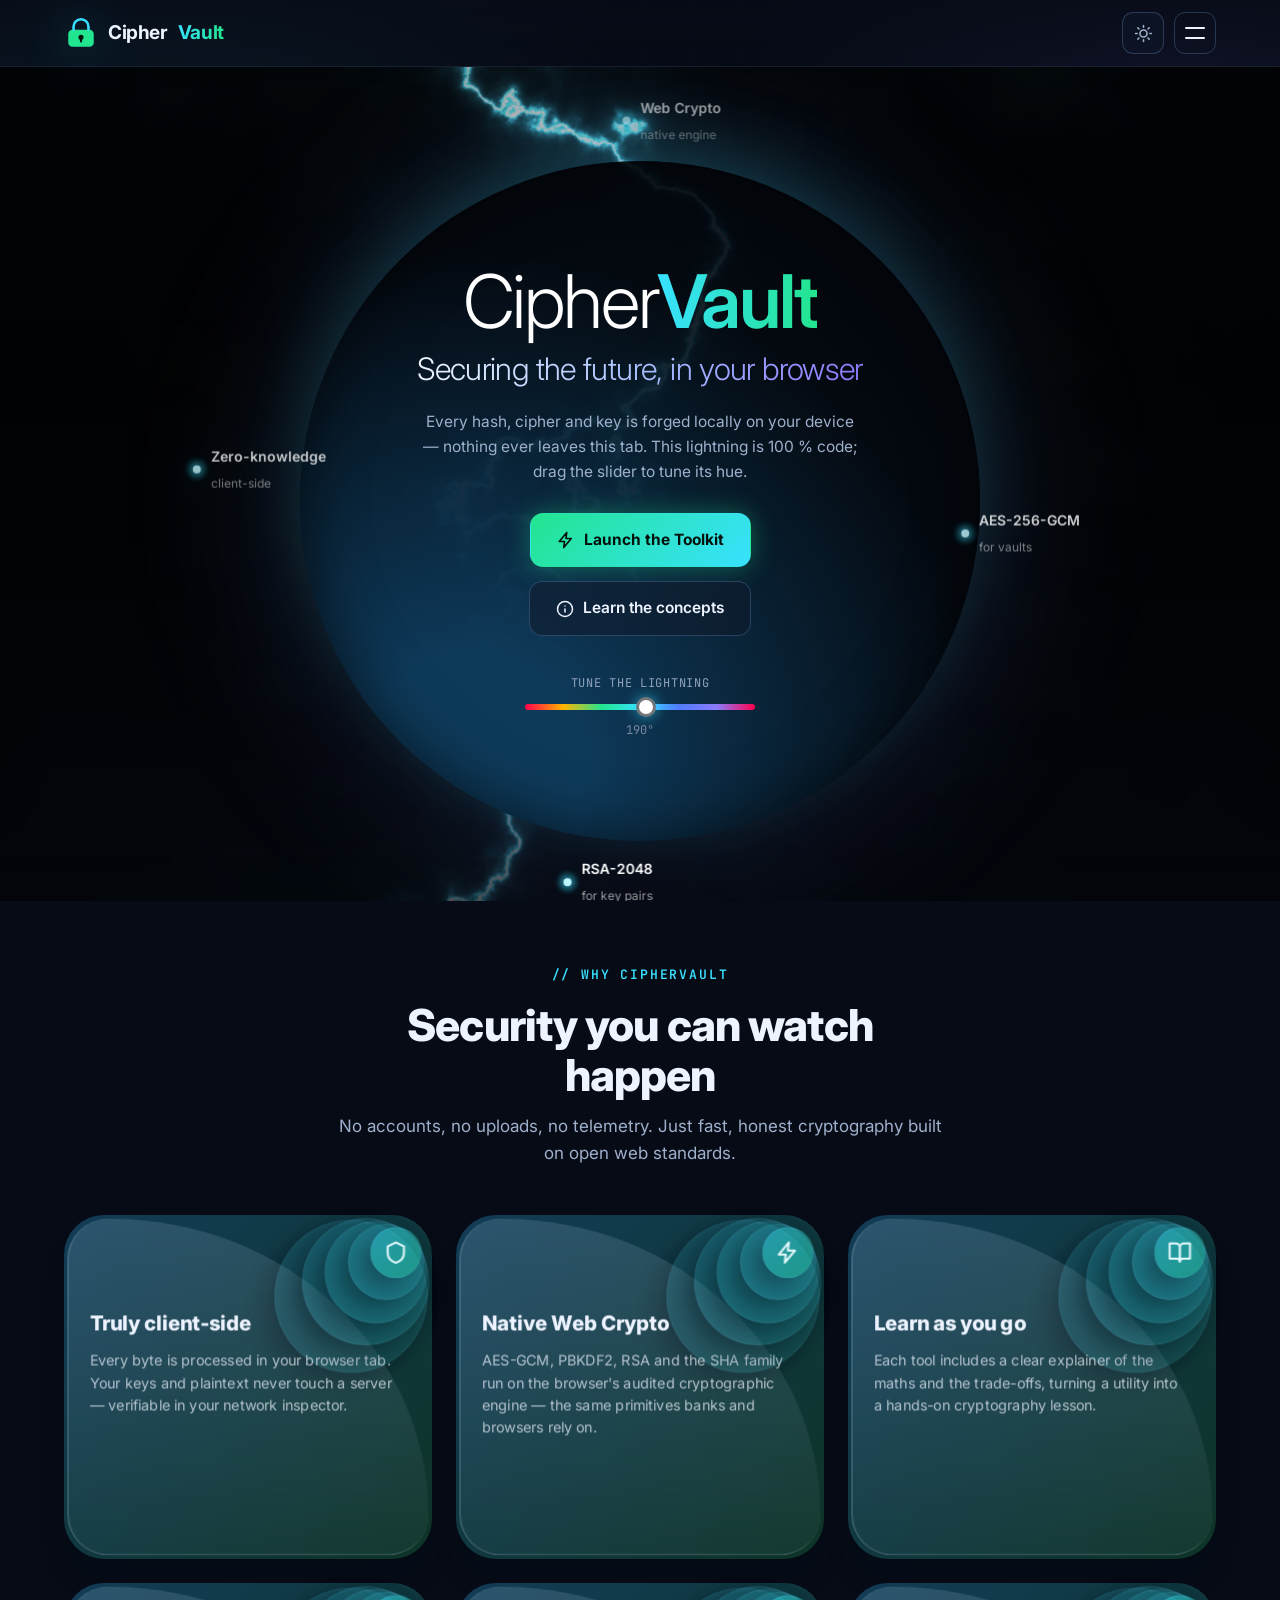
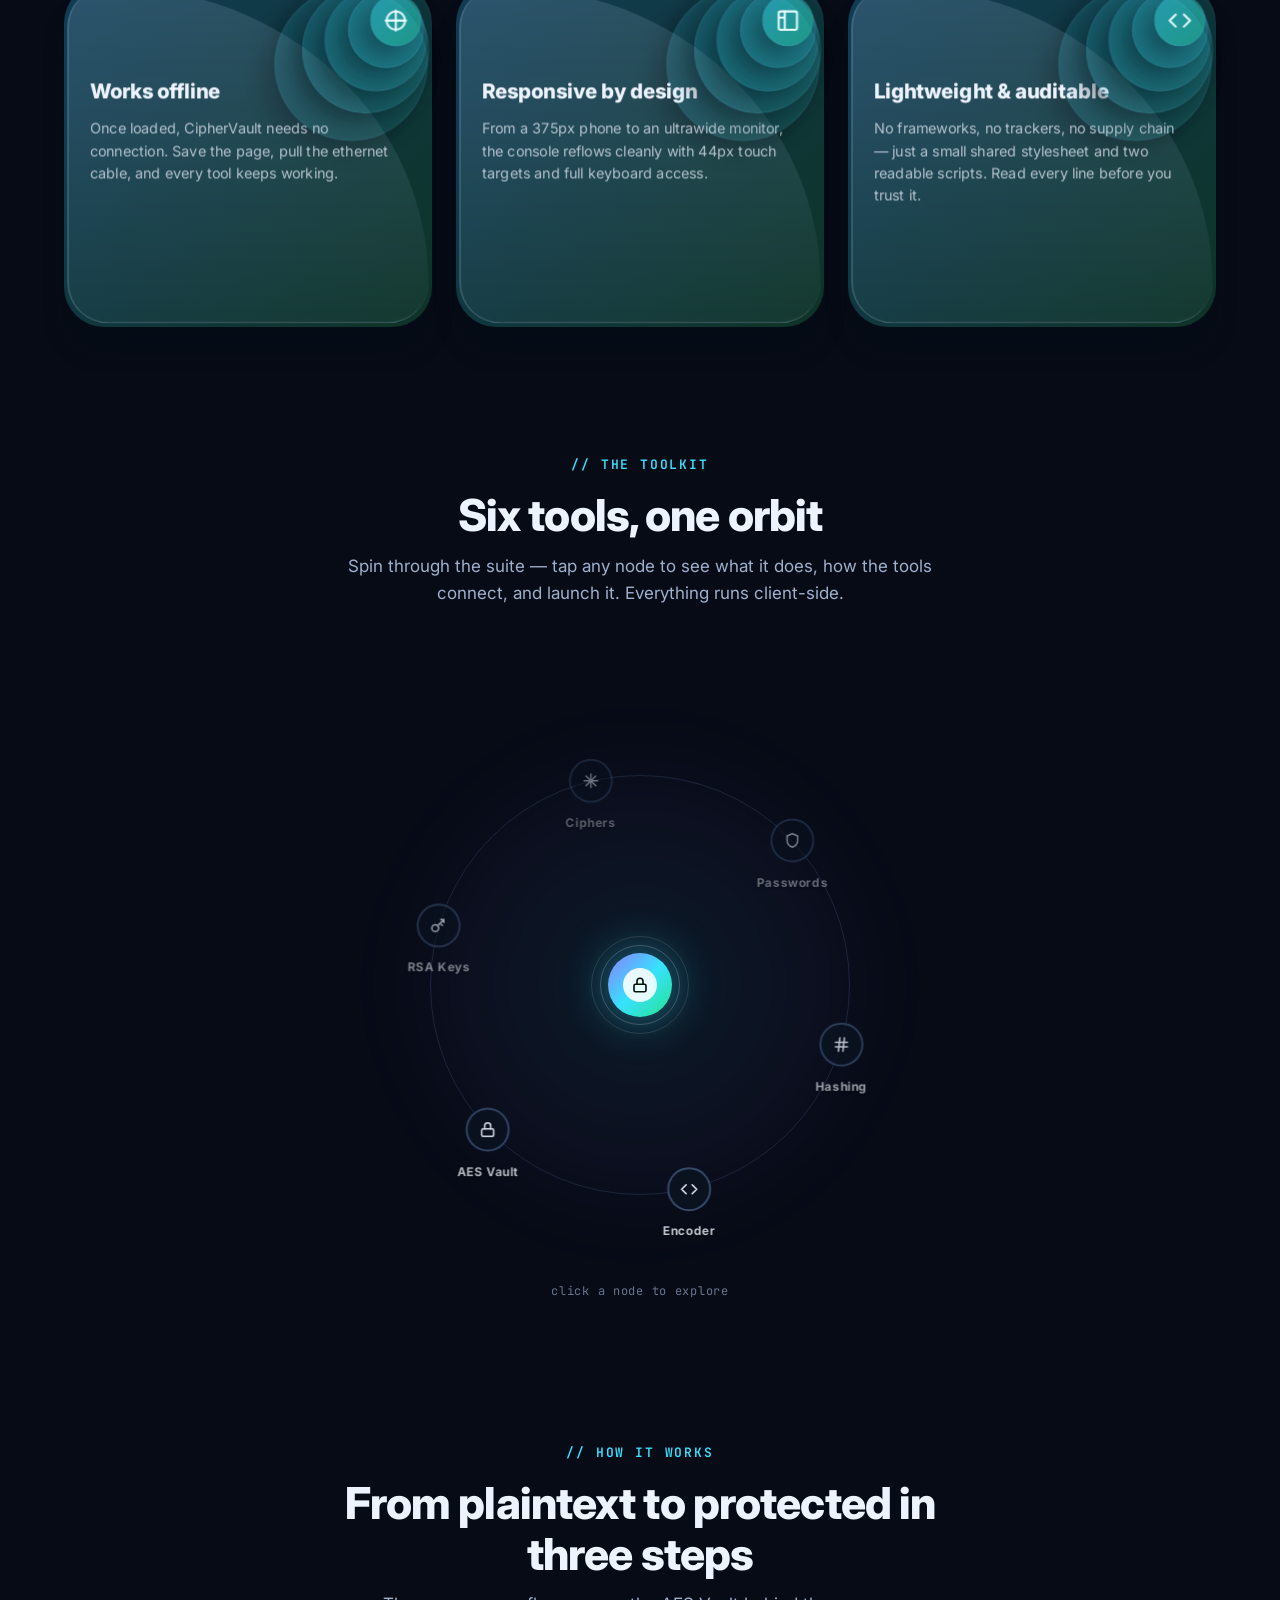
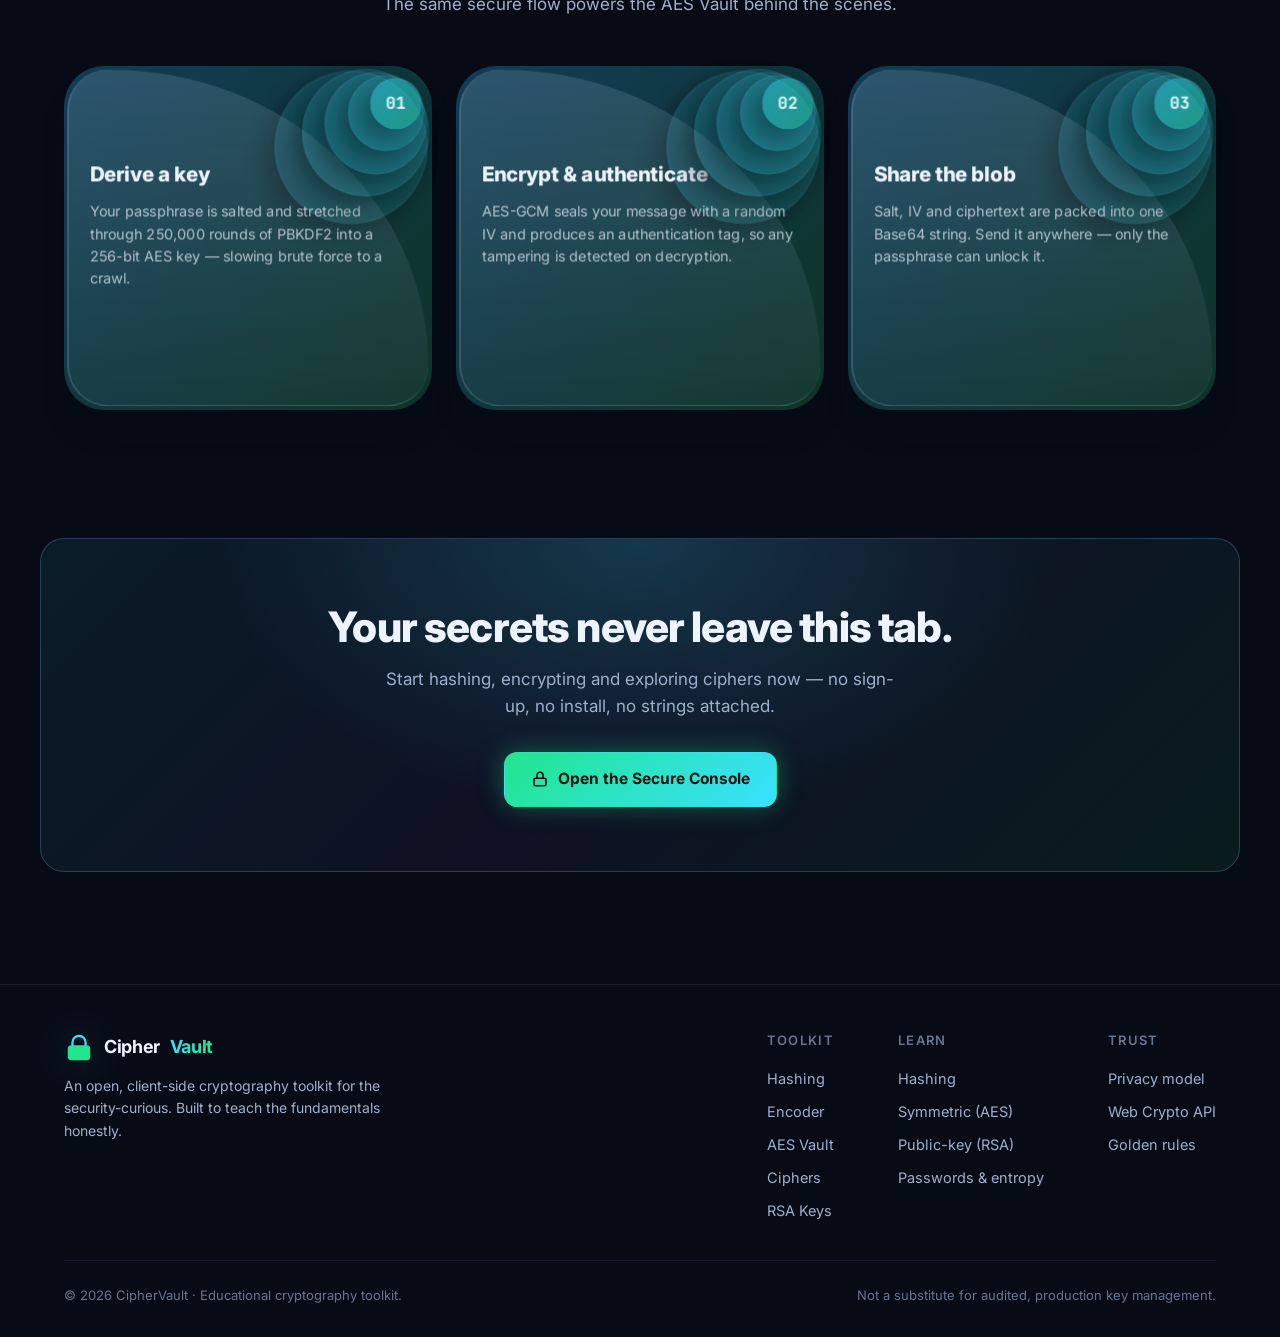
==== commit 21d0a385: "Add News, Breach Check, orbital explorer, and 3D UI - News page: cybersecurity RSS feed (multi-proxy" ====
--- a/index.html
+++ b/index.html
@@ -102,17 +102,13 @@
   <div class="planet" aria-hidden="true"></div>
 
   <div class="odyssey-features" aria-hidden="true">
-    <div class="feature-item fi-1 reveal" style="transition-delay:.15s"><span class="dot"></span><span><span class="fi-name">Web Crypto</span><br><span class="fi-val">native engine</span></span></div>
-    <div class="feature-item fi-2 reveal" style="transition-delay:.25s"><span class="dot"></span><span><span class="fi-name">AES-256-GCM</span><br><span class="fi-val">for vaults</span></span></div>
-    <div class="feature-item fi-3 reveal" style="transition-delay:.35s"><span class="dot"></span><span><span class="fi-name">RSA-2048</span><br><span class="fi-val">for key pairs</span></span></div>
-    <div class="feature-item fi-4 reveal" style="transition-delay:.45s"><span class="dot"></span><span><span class="fi-name">Zero-knowledge</span><br><span class="fi-val">client-side</span></span></div>
+    <div class="feature-item"><span class="dot"></span><span><span class="fi-name">Web Crypto</span><br><span class="fi-val">native engine</span></span></div>
+    <div class="feature-item"><span class="dot"></span><span><span class="fi-name">AES-256-GCM</span><br><span class="fi-val">for vaults</span></span></div>
+    <div class="feature-item"><span class="dot"></span><span><span class="fi-name">RSA-2048</span><br><span class="fi-val">for key pairs</span></span></div>
+    <div class="feature-item"><span class="dot"></span><span><span class="fi-name">Zero-knowledge</span><br><span class="fi-val">client-side</span></span></div>
   </div>
 
   <div class="odyssey-content">
-    <span class="pill reveal">
-      Open source · 100% client-side
-      <svg viewBox="0 0 16 16" fill="none" stroke="currentColor" stroke-width="1.5" stroke-linecap="round" stroke-linejoin="round"><path d="M8 3l5 5-5 5M13 8H3"/></svg>
-    </span>
     <h1 class="reveal" style="transition-delay:.08s">Cipher<b>Vault</b></h1>
     <h2 class="reveal" style="transition-delay:.16s">Securing the future, in your browser</h2>
     <p class="reveal" style="transition-delay:.24s">Every hash, cipher and key is forged locally on your device — nothing ever leaves this tab. This lightning is 100&nbsp;% code; drag the slider to tune its hue.</p>
@@ -175,45 +171,14 @@
   </div>
 </section>
 
-<!-- ============ TOOL PREVIEW ============ -->
-<section class="features wrap">
+<!-- ============ ORBITAL TOOLKIT EXPLORER ============ -->
+<section class="orbital-sec wrap" id="explore">
   <div class="sec-head reveal">
     <div class="eyebrow">// the toolkit</div>
-    <h2>Six tools. One secure console.</h2>
-    <p>Everything runs locally in your browser. Jump straight in, or read the concepts first.</p>
-  </div>
-  <div class="feat-grid">
-    <a href="toolkit.html" class="feat reveal">
-      <div class="ico"><svg viewBox="0 0 24 24" fill="none" stroke="currentColor" stroke-width="2" stroke-linecap="round"><path d="M4 9h16M4 15h16M10 3L8 21M16 3l-2 18"/></svg></div>
-      <h3>Hashing</h3>
-      <p>SHA-256/384/512 and legacy MD5/SHA-1 computed live, with the avalanche effect on full display.</p>
-    </a>
-    <a href="toolkit.html" class="feat reveal">
-      <div class="ico"><svg viewBox="0 0 24 24" fill="none" stroke="currentColor" stroke-width="2" stroke-linecap="round" stroke-linejoin="round"><path d="M16 18l6-6-6-6M8 6l-6 6 6 6"/></svg></div>
-      <h3>Encoder</h3>
-      <p>Base64, Hex, URL and Binary — reversible transforms for moving data through text-only systems.</p>
-    </a>
-    <a href="toolkit.html" class="feat reveal">
-      <div class="ico"><svg viewBox="0 0 24 24" fill="none" stroke="currentColor" stroke-width="2" stroke-linecap="round" stroke-linejoin="round"><rect x="4" y="11" width="16" height="10" rx="2"/><path d="M8 11V7a4 4 0 018 0v4"/></svg></div>
-      <h3>AES Vault</h3>
-      <p>Real AES-256-GCM with PBKDF2 key stretching — authenticated encryption you can share as one blob.</p>
-    </a>
-    <a href="toolkit.html" class="feat reveal">
-      <div class="ico"><svg viewBox="0 0 24 24" fill="none" stroke="currentColor" stroke-width="2" stroke-linecap="round" stroke-linejoin="round"><path d="M12 3v18M3 12h18M5.6 5.6l12.8 12.8M18.4 5.6L5.6 18.4"/></svg></div>
-      <h3>Classic Ciphers</h3>
-      <p>Caesar, ROT13, Atbash, Vigenère and XOR — the historical roots of cryptography, made interactive.</p>
-    </a>
-    <a href="toolkit.html" class="feat reveal">
-      <div class="ico"><svg viewBox="0 0 24 24" fill="none" stroke="currentColor" stroke-width="2" stroke-linecap="round" stroke-linejoin="round"><path d="M21 2l-2 2m-7.6 7.6a5 5 0 11-7 7 5 5 0 017-7zm0 0L15 8m0 0l3 3 3-3-3-3"/></svg></div>
-      <h3>Passwords</h3>
-      <p>An entropy-based strength meter and a CSPRNG generator that scores every password it makes.</p>
-    </a>
-    <a href="toolkit.html" class="feat reveal">
-      <div class="ico"><svg viewBox="0 0 24 24" fill="none" stroke="currentColor" stroke-width="2" stroke-linecap="round" stroke-linejoin="round"><circle cx="7.5" cy="15.5" r="4.5"/><path d="M10.7 12.3L19 4M15 4h4v4M14 9l3 3"/></svg></div>
-      <h3>RSA Keys</h3>
-      <p>Generate 2048-bit key pairs, encrypt with RSA-OAEP, and sign/verify with RSA-PSS — tamper detection included.</p>
-    </a>
-  </div>
+    <h2>Six tools, one orbit</h2>
+    <p>Spin through the suite — tap any node to see what it does, how the tools connect, and launch it. Everything runs client-side.</p>
+  </div>
+  <div class="orbital-stage" id="orbital" aria-label="Interactive toolkit explorer" role="group"></div>
 </section>
 
 <!-- ============ HOW ============ -->
@@ -225,18 +190,33 @@
   </div>
   <div class="step-grid">
     <div class="step reveal">
+      <span class="step-num">01</span>
       <h3>Derive a key</h3>
       <p>Your passphrase is salted and stretched through 250,000 rounds of PBKDF2 into a 256-bit AES key — slowing brute force to a crawl.</p>
     </div>
     <div class="step reveal">
+      <span class="step-num">02</span>
       <h3>Encrypt &amp; authenticate</h3>
       <p>AES-GCM seals your message with a random IV and produces an authentication tag, so any tampering is detected on decryption.</p>
     </div>
     <div class="step reveal">
+      <span class="step-num">03</span>
       <h3>Share the blob</h3>
       <p>Salt, IV and ciphertext are packed into one Base64 string. Send it anywhere — only the passphrase can unlock it.</p>
     </div>
   </div>
+</section>
+
+<!-- ============ NEWS TEASER ============ -->
+<section class="news-teaser-sec wrap" id="newsTeaserSec" hidden>
+  <div class="nt-head">
+    <div>
+      <div class="eyebrow">// live feed</div>
+      <h2>Latest from the newsroom</h2>
+    </div>
+    <a href="news.html" class="nt-all">All cybersecurity news <svg viewBox="0 0 24 24" fill="none" stroke="currentColor" stroke-width="2.2" stroke-linecap="round" stroke-linejoin="round"><path d="M5 12h14M13 6l6 6-6 6"/></svg></a>
+  </div>
+  <div class="news-teaser" id="newsTeaser"></div>
 </section>
 
 <!-- ============ CTA ============ -->
@@ -300,5 +280,8 @@
 
 <script src="assets/site.js"></script>
 <script src="assets/hero.js"></script>
+<script src="assets/orbital.js"></script>
+<script src="assets/news-teaser.js"></script>
+<script src="assets/tilt-cards.js"></script>
 </body>
 </html>
--- a/assets/styles.css
+++ b/assets/styles.css
@@ -66,7 +66,7 @@
   background-size:46px 46px;
   mask-image:radial-gradient(80% 60% at 50% 30%,#000 40%,transparent 100%);
 }
-#matrix{position:fixed;inset:0;z-index:-1;opacity:.16;pointer-events:none}
+#matrix{position:fixed;inset:0;z-index:-1;opacity:.7;pointer-events:none}
 
 /* ---- layout ---- */
 .wrap{max-width:var(--maxw);margin:0 auto;padding:0 var(--sp-3)}
@@ -221,7 +221,7 @@
 .chk input{width:18px;height:18px;accent-color:var(--accent)}
 
 /* ---- features ---- */
-.features{padding:var(--sp-6) 0}
+.features{padding:var(--sp-6) var(--sp-3)}
 .feat-grid{display:grid;grid-template-columns:repeat(3,1fr);gap:var(--sp-3)}
 .feat{padding:var(--sp-3);border-radius:var(--radius);border:1px solid var(--border);background:var(--surface);
   backdrop-filter:blur(10px);transition:transform .3s,border-color .3s,box-shadow .3s}
@@ -233,11 +233,11 @@
 .feat p{color:var(--fg-dim);font-size:14.5px}
 
 /* ---- how it works / steps ---- */
-.steps{padding:var(--sp-6) 0}
+.steps{padding:var(--sp-6) var(--sp-3)}
 .step-grid{display:grid;grid-template-columns:repeat(3,1fr);gap:var(--sp-3);counter-reset:s}
 .step{padding:var(--sp-3);border-radius:var(--radius);border:1px solid var(--border);background:var(--surface);position:relative}
-.step::before{counter-increment:s;content:"0" counter(s);font-family:var(--mono);font-weight:700;font-size:34px;
-  background:linear-gradient(120deg,var(--accent-2),var(--accent-3));-webkit-background-clip:text;background-clip:text;color:transparent;display:block;margin-bottom:12px}
+.step-num{font-family:var(--mono);font-weight:700;font-size:34px;display:block;margin-bottom:12px;
+  background:linear-gradient(120deg,var(--accent-2),var(--accent-3));-webkit-background-clip:text;background-clip:text;color:transparent}
 .step h3{font-size:17px;margin-bottom:8px}
 .step p{color:var(--fg-dim);font-size:14.5px}
 
@@ -396,37 +396,40 @@
 .hero-odyssey.reduced .beam-fallback{display:block}
 .odyssey-scrim{position:absolute;inset:0;z-index:1;pointer-events:none;
   background:linear-gradient(to bottom,rgba(4,7,14,.35),rgba(4,7,14,.1) 38%,rgba(4,7,14,.72))}
-.glow-circle{position:absolute;top:55%;left:50%;transform:translate(-50%,-50%);z-index:1;pointer-events:none;
-  width:min(820px,125vw);height:min(820px,125vw);border-radius:50%;filter:blur(60px);
+.glow-circle{position:absolute;top:52%;left:50%;transform:translate(-50%,-50%);z-index:1;pointer-events:none;
+  width:min(880px,125vw);height:min(880px,125vw);border-radius:50%;filter:blur(60px);
   background:radial-gradient(circle,rgba(56,225,255,.18),rgba(139,123,255,.08) 58%,transparent 70%)}
-.planet{position:absolute;top:57%;left:50%;transform:translate(-50%,-50%);z-index:2;pointer-events:none;
-  width:min(640px,94vw);height:min(640px,94vw);border-radius:50%;
+.planet{position:absolute;top:52%;left:50%;transform:translate(-50%,-50%);z-index:2;pointer-events:none;
+  width:min(680px,90vw);height:min(680px,90vw);border-radius:50%;
   background:radial-gradient(circle at 25% 90%,#0e3a5a 14%,rgba(3,7,13,.88) 66%,rgba(3,6,12,.95) 100%);
   box-shadow:0 -24px 90px -24px rgba(56,225,255,.3),inset 0 0 60px rgba(0,0,0,.6)}
 
-.odyssey-features{position:absolute;inset:0;z-index:3;pointer-events:none}
-.feature-item{position:absolute;display:flex;align-items:center;gap:11px;color:#fff;pointer-events:auto;
-  transition:transform .3s;text-align:left}
-.feature-item:hover{transform:scale(1.08)}
+/* box centred on the planet; hero.js orbits the labels just OUTSIDE its rim */
+.odyssey-features{position:absolute;top:52%;left:50%;transform:translate(-50%,-50%);
+  width:min(680px,90vw);height:min(680px,90vw);z-index:3;pointer-events:none}
+/* centre-anchored; hero.js orbits them via inline transform + opacity */
+.feature-item{position:absolute;left:50%;top:50%;display:flex;align-items:center;gap:10px;color:#fff;pointer-events:none;
+  text-align:left;white-space:nowrap;transform:translate(-50%,-50%);will-change:transform,opacity}
 .feature-item .dot{position:relative;width:8px;height:8px;border-radius:50%;background:#eaffff;flex:none;
   box-shadow:0 0 10px 1px rgba(56,225,255,.9)}
 .feature-item .dot::after{content:"";position:absolute;inset:-4px;border-radius:50%;background:rgba(56,225,255,.25);filter:blur(3px)}
-.feature-item .fi-name{font-weight:600;font-size:15px;line-height:1.2}
-.feature-item .fi-val{color:rgba(255,255,255,.65);font-size:13px}
-.fi-1{left:4%;top:40%}.fi-2{left:22%;top:24%}.fi-3{right:22%;top:24%}.fi-4{right:4%;top:40%}
+.feature-item .fi-name{font-weight:600;font-size:14px;line-height:1.2}
+.feature-item .fi-val{color:rgba(255,255,255,.6);font-size:12px}
+/* positions relative to the circle box — tucked just inside the rim */
+/* label positions are computed in hero.js (slow orbit around the globe) */
 
 .odyssey-content{position:relative;z-index:4;display:flex;flex-direction:column;align-items:center;
-  padding:96px var(--sp-3) 64px;max-width:840px}
+  padding:96px var(--sp-3) 64px;max-width:500px}
 .odyssey-content .pill{display:inline-flex;align-items:center;gap:8px;padding:8px 16px;border-radius:999px;
   background:rgba(255,255,255,.06);border:1px solid rgba(160,190,230,.22);backdrop-filter:blur(8px);
   font-size:13.5px;color:#c6d3e8;margin-bottom:22px}
 .odyssey-content .pill svg{width:14px;height:14px;transition:transform .3s}
 .odyssey-content .pill:hover svg{transform:translateX(3px)}
-.odyssey-content h1{font-size:clamp(46px,9vw,90px);font-weight:300;letter-spacing:-.03em;margin-bottom:6px;color:#fff}
+.odyssey-content h1{font-size:clamp(44px,8vw,74px);font-weight:300;letter-spacing:-.03em;margin-bottom:6px;color:#fff}
 .odyssey-content h1 b{font-weight:600;background:linear-gradient(90deg,#38e1ff,#22e58f);-webkit-background-clip:text;background-clip:text;color:transparent}
-.odyssey-content h2{font-size:clamp(23px,5vw,44px);font-weight:300;padding-bottom:8px;
+.odyssey-content h2{font-size:clamp(21px,3.4vw,31px);font-weight:300;padding-bottom:8px;
   background:linear-gradient(90deg,#eef4ff,#a8c0ff,#8b7bff);-webkit-background-clip:text;background-clip:text;color:transparent}
-.odyssey-content p{color:#9fb0cc;max-width:560px;margin:16px 0 28px;font-size:16px}
+.odyssey-content p{color:#9fb0cc;max-width:440px;margin:16px 0 28px;font-size:15.5px}
 .odyssey-content .hero-cta{margin-bottom:38px}
 
 /* elastic hue slider */
@@ -445,7 +448,6 @@
 .hue-value.bump{animation:hue-bump .22s ease}
 @keyframes hue-bump{0%{transform:translateY(-4px);opacity:.4}100%{transform:none;opacity:1}}
 
-@media(max-width:820px){ .fi-1,.fi-4{top:34%} .fi-2,.fi-3{top:18%} }
 @media(max-width:680px){ .odyssey-features{display:none} .odyssey-content{padding-top:64px} }
 @media(prefers-reduced-motion:reduce){ .feature-item:hover{transform:none} }
 
@@ -466,6 +468,313 @@
   background:linear-gradient(to bottom,hsla(var(--hero-hue,190),95%,80%,.5),transparent)}
 :root[data-theme="light"] .has-beam::before{opacity:.6}
 :root[data-theme="light"] .has-beam::after{opacity:.5}
+
+/* ============================================================
+   CURVED MENU (Olivier Larose style) — ported to vanilla,
+   recolored to brand. Burger-triggered slide-in with an animated
+   curved SVG edge and staggered links.
+   ============================================================ */
+.nav-links{display:none}            /* burger-only navigation */
+.menu-btn{display:flex}             /* burger always visible */
+.cm-burger{position:relative;width:20px;height:12px;pointer-events:none}
+.cm-burger span{position:absolute;left:0;width:100%;height:2px;background:currentColor;border-radius:2px;
+  transition:transform .4s cubic-bezier(.76,0,.24,1),opacity .3s}
+.cm-burger span:nth-child(1){top:0}
+.cm-burger span:nth-child(2){bottom:0}
+.menu-btn.active .cm-burger span:nth-child(1){top:5px;transform:rotate(45deg)}
+.menu-btn.active .cm-burger span:nth-child(2){bottom:5px;transform:rotate(-45deg)}
+.cm-active header.nav{z-index:400}  /* keep brand + burger above the menu backdrop */
+
+.cm-root{position:fixed;inset:0;z-index:300;visibility:hidden;pointer-events:none}
+.cm-root.open{visibility:visible;pointer-events:auto}
+.cm-backdrop{position:absolute;inset:0;background:rgba(4,7,14,.55);opacity:0;
+  transition:opacity .6s ease;backdrop-filter:blur(2px);-webkit-backdrop-filter:blur(2px)}
+.cm-root.open .cm-backdrop{opacity:1}
+.cm-panel{position:absolute;top:0;right:0;height:100dvh;width:min(480px,100vw);overflow:hidden;
+  background:#0a1626;color:#fff;transform:translateX(calc(100% + 120px));
+  transition:transform .8s cubic-bezier(.76,0,.24,1)}
+.cm-root.open .cm-panel{transform:translateX(0)}
+.cm-panel::before{content:"";position:absolute;top:0;left:0;right:0;height:45%;pointer-events:none;
+  background:radial-gradient(100% 60% at 82% 0%,rgba(56,225,255,.12),transparent 70%)}
+.cm-curve{position:absolute;top:0;left:-99px;width:100px;height:100%;fill:#0a1626;stroke:none;overflow:visible;pointer-events:none}
+.cm-body{position:relative;box-sizing:border-box;height:100%;padding:104px 56px 44px;
+  display:flex;flex-direction:column;justify-content:space-between}
+.cm-nav{display:flex;flex-direction:column;gap:2px;margin-top:36px}
+.cm-label{color:#5f6f8c;border-bottom:1px solid rgba(120,150,200,.2);text-transform:uppercase;font-size:11px;
+  letter-spacing:.14em;font-family:var(--mono);padding-bottom:12px;margin-bottom:26px;
+  opacity:0;transform:translateY(-6px);transition:opacity .5s ease .1s,transform .5s ease .1s}
+.cm-root.open .cm-label{opacity:1;transform:none}
+.cm-link{display:flex;align-items:center;gap:16px;text-decoration:none;color:#fff;font-weight:300;
+  font-size:clamp(34px,7vw,52px);letter-spacing:-.02em;line-height:1.18;padding:5px 0;
+  opacity:0;transform:translateX(80px);
+  transition:opacity .8s cubic-bezier(.76,0,.24,1),transform .8s cubic-bezier(.76,0,.24,1),color .3s}
+.cm-root.open .cm-link{opacity:1;transform:none;transition-delay:calc(.35s + .05s * var(--i,0))}
+.cm-link .cm-dot{width:10px;height:10px;border-radius:50%;background:var(--accent-2);flex:none;
+  transform:scale(0);transition:transform .3s cubic-bezier(.34,1.56,.64,1);box-shadow:0 0 12px var(--accent-2)}
+.cm-link:hover{color:var(--accent-2)}
+.cm-link:hover .cm-dot,.cm-link.active .cm-dot{transform:scale(1)}
+.cm-foot{position:relative;display:flex;flex-wrap:wrap;gap:8px 18px;color:#5f6f8c;font-size:12px;
+  font-family:var(--mono);opacity:0;transition:opacity .6s ease .5s}
+.cm-root.open .cm-foot{opacity:1}
+.cm-foot span{display:inline-flex;align-items:center;gap:6px}
+.cm-foot b{color:#9fb0cc;font-weight:500}
+@media(max-width:520px){ .cm-body{padding:96px 34px 36px} }
+@media(prefers-reduced-motion:reduce){
+  .cm-panel{transition-duration:.001ms}
+  .cm-root.open .cm-link,.cm-root.open .cm-label,.cm-root.open .cm-foot{transition-duration:.001ms;transition-delay:0s}
+}
+
+/* ============================================================
+   GLOWING SHADOW CARDS — faithful adaptation of aliimam's
+   GlowingShadow, recoloured to the brand palette. A single hue
+   cycles through green → cyan → violet (not a full rainbow),
+   driving a moving sheen across the opaque card face (::before)
+   and a soft outer glow behind it (::after). Intensifies on hover.
+   ============================================================ */
+@property --gs-hue{ syntax:'<number>'; inherits:true; initial-value:195; }
+@property --gs-x{ syntax:'<number>'; inherits:true; initial-value:50; }
+@property --gs-y{ syntax:'<number>'; inherits:true; initial-value:0; }
+.feat,.concept,.step{position:relative;isolation:isolate;
+  background:transparent;border:none;backdrop-filter:none;-webkit-backdrop-filter:none;
+  --gs-hue:195;--gs-x:50;--gs-y:0;
+  animation:gs-hue 7s linear infinite, gs-spot 7s linear infinite}
+/* opaque card face + a moving coloured sheen (text stays readable) */
+.feat::before,.concept::before,.step::before{content:"";position:absolute;inset:0;border-radius:inherit;z-index:-1;
+  border:1px solid var(--border);
+  background:
+    radial-gradient(42% 42% at calc(var(--gs-x)*1%) calc(var(--gs-y)*1%),
+      hsl(var(--gs-hue) 100% 68% / .34), hsl(var(--gs-hue) 100% 60% / .08) 48%, transparent 70%),
+    linear-gradient(180deg,#0c1730,#080f1e)}
+:root[data-theme="light"] .feat::before,
+:root[data-theme="light"] .concept::before,
+:root[data-theme="light"] .step::before{
+  background:
+    radial-gradient(44% 44% at calc(var(--gs-x)*1%) calc(var(--gs-y)*1%),
+      hsl(var(--gs-hue) 85% 70% / .28), transparent 66%),
+    #ffffff}
+/* soft outer glow, same cycling hue */
+.feat::after,.concept::after,.step::after{content:"";position:absolute;inset:-8px;border-radius:inherit;z-index:-2;pointer-events:none;
+  background:radial-gradient(58% 64% at 50% 52%, hsl(var(--gs-hue) 100% 62%), hsl(var(--gs-hue) 100% 55% / 0) 72%);
+  filter:blur(18px);opacity:.5;
+  transition:opacity .45s ease,filter .45s ease,transform .45s ease}
+.feat:hover::after,.concept:hover::after,.step:hover::after{opacity:.9;filter:blur(28px);transform:scale(1.08)}
+@keyframes gs-hue{ 0%{--gs-hue:150} 50%{--gs-hue:262} 100%{--gs-hue:150} }
+@keyframes gs-spot{ 0%{--gs-x:18;--gs-y:12} 25%{--gs-x:82;--gs-y:6} 50%{--gs-x:88;--gs-y:88} 75%{--gs-x:12;--gs-y:82} 100%{--gs-x:18;--gs-y:12} }
+@media(prefers-reduced-motion:reduce){
+  .feat,.concept,.step{animation:none}
+  .feat::after,.concept::after,.step::after{transition:none}
+}
+
+/* ============================================================
+   RADIAL ORBITAL TOOLKIT EXPLORER (vanilla port, brand-themed)
+   ============================================================ */
+.orbital-sec{padding:var(--sp-6) 0}
+.orbital-stage{position:relative;width:100%;max-width:920px;height:660px;margin:0 auto;
+  display:flex;align-items:center;justify-content:center;overflow:hidden;touch-action:manipulation}
+.orbital-field{position:absolute;inset:0;display:flex;align-items:center;justify-content:center}
+.orbital-field::before{content:"";position:absolute;width:520px;height:520px;border-radius:50%;
+  background:radial-gradient(circle,rgba(56,225,255,.08),rgba(139,123,255,.05) 45%,transparent 70%);filter:blur(30px)}
+.orbital-hint{position:absolute;bottom:14px;left:50%;transform:translateX(-50%);font-family:var(--mono);
+  font-size:12px;color:var(--fg-faint);letter-spacing:.06em;transition:opacity .4s}
+.orbital-stage.engaged .orbital-hint{opacity:0}
+
+/* central core */
+.orbital-core{position:absolute;width:64px;height:64px;border-radius:50%;z-index:20;
+  display:flex;align-items:center;justify-content:center;
+  background:linear-gradient(135deg,#8b7bff,#38e1ff,#22e58f);
+  box-shadow:0 0 44px rgba(56,225,255,.5);animation:orb-pulse 3s ease-in-out infinite}
+.orbital-core .ring{position:absolute;border-radius:50%;border:1px solid rgba(255,255,255,.2);animation:orb-ping 2.6s cubic-bezier(0,0,.2,1) infinite}
+.orbital-core .ring.r1{width:80px;height:80px}
+.orbital-core .ring.r2{width:98px;height:98px;border-color:rgba(255,255,255,.12);animation-delay:.7s}
+.orbital-core .core-dot{width:34px;height:34px;border-radius:50%;background:rgba(255,255,255,.88);
+  backdrop-filter:blur(6px);display:flex;align-items:center;justify-content:center}
+.orbital-core .core-dot svg{width:18px;height:18px;color:#04120c}
+@keyframes orb-pulse{0%,100%{transform:scale(1)}50%{transform:scale(1.09)}}
+@keyframes orb-ping{0%{transform:scale(.55);opacity:.8}80%,100%{transform:scale(1.7);opacity:0}}
+
+/* orbit ring */
+.orbital-ring{position:absolute;border-radius:50%;border:1px solid rgba(120,160,220,.16)}
+
+/* nodes */
+.orbital-node{position:absolute;left:50%;top:50%;margin:-22px 0 0 -22px;cursor:pointer;will-change:transform}
+.orbital-node .node-glow{position:absolute;inset:-9px;border-radius:50%;pointer-events:none;
+  background:radial-gradient(circle,rgba(56,225,255,.28),transparent 70%);opacity:0;transition:opacity .4s}
+.orbital-node.active .node-glow,.orbital-node.related .node-glow{opacity:1}
+.orbital-node .node-btn{position:relative;width:44px;height:44px;border-radius:50%;display:flex;align-items:center;justify-content:center;
+  background:#0b1220;color:#eef4ff;border:2px solid rgba(120,160,220,.4);transition:transform .35s,background .3s,border-color .3s,box-shadow .3s}
+.orbital-node .node-btn svg{width:18px;height:18px}
+.orbital-node.related .node-btn{background:rgba(56,225,255,.18);border-color:var(--accent-2)}
+.orbital-node.active .node-btn{background:#fff;color:#04120c;border-color:#fff;transform:scale(1.4);
+  box-shadow:0 0 26px rgba(56,225,255,.6)}
+.orbital-node .node-label{position:absolute;top:54px;left:50%;transform:translateX(-50%);white-space:nowrap;
+  font-size:12px;font-weight:700;letter-spacing:.05em;color:rgba(238,244,255,.82);text-shadow:0 1px 3px rgba(0,0,0,.85);transition:.3s}
+.orbital-node.active .node-label{color:#fff;transform:translateX(-50%) scale(1.12)}
+
+/* expanded detail card */
+.orbital-card{position:absolute;top:72px;left:50%;transform:translateX(-50%);width:264px;z-index:400;cursor:default;
+  background:rgba(9,14,26,.96);backdrop-filter:blur(18px);border:1px solid var(--border-strong);border-radius:16px;
+  box-shadow:0 26px 64px -22px rgba(0,0,0,.85);animation:orb-card .28s ease both;overflow:hidden}
+@keyframes orb-card{from{opacity:0;transform:translateX(-50%) translateY(6px)}to{opacity:1;transform:translateX(-50%) translateY(0)}}
+.orbital-card::before{content:"";position:absolute;top:-6px;left:50%;transform:translateX(-50%);
+  width:0;height:0;border-left:6px solid transparent;border-right:6px solid transparent;border-bottom:6px solid var(--border-strong)}
+.orbital-card .oc-head{padding:15px 16px 10px}
+.orbital-card .oc-badge{display:inline-block;font-family:var(--mono);font-size:10.5px;letter-spacing:.06em;
+  padding:4px 9px;border-radius:999px;background:rgba(56,225,255,.14);color:var(--accent-2);border:1px solid rgba(56,225,255,.3)}
+.orbital-card .oc-title{font-size:17px;font-weight:700;margin-top:10px;color:#fff}
+.orbital-card .oc-body{padding:0 16px 16px}
+.orbital-card .oc-desc{font-size:13.5px;line-height:1.6;color:rgba(238,244,255,.85)}
+.orbital-card .oc-connect{margin-top:14px;padding-top:12px;border-top:1px solid rgba(120,160,220,.16)}
+.orbital-card .oc-connect h4{font-size:11px;text-transform:uppercase;letter-spacing:.1em;color:var(--fg-faint);margin-bottom:9px;display:flex;align-items:center;gap:7px}
+.orbital-card .oc-connect h4 svg{width:12px;height:12px;color:var(--accent-2)}
+.orbital-card .oc-chips{display:flex;flex-wrap:wrap;gap:7px}
+.orbital-card .oc-chip{display:inline-flex;align-items:center;gap:5px;font-size:11.5px;padding:5px 10px;border-radius:8px;
+  border:1px solid rgba(120,160,220,.3);background:rgba(120,160,220,.06);color:rgba(238,244,255,.9);cursor:pointer;transition:.2s}
+.orbital-card .oc-chip:hover{background:rgba(56,225,255,.14);border-color:var(--accent-2)}
+.orbital-card .oc-chip svg{width:10px;height:10px;color:var(--fg-faint)}
+.orbital-card .oc-launch{display:flex;align-items:center;justify-content:center;gap:8px;margin-top:14px;padding:10px;border-radius:10px;
+  background:linear-gradient(135deg,var(--accent),var(--accent-2));color:#04120c;font-weight:700;font-size:13px;box-shadow:var(--glow-green);transition:transform .2s,box-shadow .2s}
+.orbital-card .oc-launch:hover{transform:translateY(-1px);box-shadow:0 0 26px rgba(34,229,143,.5)}
+.orbital-card .oc-launch svg{width:15px;height:15px}
+
+@media(max-width:600px){
+  .orbital-stage{height:560px}
+  .orbital-card{width:230px}
+  .orbital-field::before{width:360px;height:360px}
+}
+@media(prefers-reduced-motion:reduce){
+  .orbital-core,.orbital-core .ring{animation:none}
+}
+
+/* ============================================================
+   BREACH CHECK (Pwned Passwords) — toolkit tab
+   ============================================================ */
+.breach-result{margin-top:18px;border-radius:var(--radius-sm);padding:16px 18px;border:1px solid var(--border-strong);display:none}
+.breach-result.show{display:block;animation:fade .3s ease}
+.breach-result.safe{border-color:var(--accent);background:rgba(34,229,143,.06)}
+.breach-result.pwned{border-color:var(--danger);background:rgba(255,90,106,.07)}
+.breach-result .br-head{display:flex;align-items:center;gap:11px;font-weight:700;font-size:17px}
+.breach-result .br-head svg{width:22px;height:22px;flex:none}
+.breach-result.safe .br-head{color:var(--accent)}
+.breach-result.pwned .br-head{color:var(--danger)}
+.breach-result p{color:var(--fg-dim);font-size:14px;margin-top:9px;line-height:1.6}
+.breach-result b{font-family:var(--mono);color:var(--fg)}
+.breach-privacy{margin-top:14px;font-size:12.5px;color:var(--fg-faint);font-family:var(--mono);display:flex;gap:9px;align-items:flex-start;line-height:1.6}
+.breach-privacy svg{width:15px;height:15px;flex:none;color:var(--accent-2);margin-top:1px}
+.breach-privacy code{background:var(--muted);padding:1px 6px;border-radius:5px;color:var(--accent)}
+
+/* ============================================================
+   NEWS PAGE — cybersecurity feed
+   ============================================================ */
+.news-toolbar{display:flex;align-items:center;gap:16px;flex-wrap:wrap;justify-content:space-between;margin-bottom:var(--sp-4)}
+.news-sources{display:flex;gap:8px;flex-wrap:wrap}
+.news-chip{font-size:13px;padding:7px 14px;border-radius:999px;border:1px solid var(--border-strong);background:var(--surface);
+  color:var(--fg-dim);cursor:pointer;transition:.2s;font-weight:500;backdrop-filter:blur(8px)}
+.news-chip:hover{color:var(--fg);border-color:var(--accent-2)}
+.news-chip.active{background:rgba(56,225,255,.14);border-color:var(--accent-2);color:var(--fg)}
+.news-status{display:flex;align-items:center;gap:14px;font-size:13px;color:var(--fg-faint);font-family:var(--mono)}
+.news-live{display:inline-flex;align-items:center;gap:7px}
+.news-live .dot{width:8px;height:8px;border-radius:50%;background:var(--accent);box-shadow:0 0 8px var(--accent);animation:pulse 2s infinite}
+.news-refresh{display:inline-flex;align-items:center;gap:7px;padding:8px 15px;border-radius:10px;border:1px solid var(--border-strong);
+  background:var(--muted);color:var(--fg);cursor:pointer;font-weight:600;font-size:13px;transition:.2s;font-family:var(--font)}
+.news-refresh:hover{border-color:var(--accent-2);transform:translateY(-1px)}
+.news-refresh svg{width:15px;height:15px}
+.news-refresh.spin svg{animation:spin360 .8s linear infinite}
+@keyframes spin360{to{transform:rotate(360deg)}}
+
+.news-grid{display:grid;grid-template-columns:repeat(3,1fr);gap:20px}
+.news-card{display:flex;flex-direction:column;padding:var(--sp-3);border-radius:var(--radius);border:1px solid var(--border);
+  background:var(--surface);backdrop-filter:blur(10px);transition:transform .3s,border-color .3s,box-shadow .3s;text-decoration:none}
+.news-card:hover{transform:translateY(-4px);border-color:var(--accent-2);box-shadow:0 24px 50px -24px rgba(0,0,0,.8)}
+.news-card .nc-top{display:flex;align-items:center;justify-content:space-between;gap:10px;margin-bottom:13px}
+.news-card .nc-source{font-family:var(--mono);font-size:10.5px;letter-spacing:.05em;text-transform:uppercase;padding:4px 9px;
+  border-radius:6px;background:rgba(56,225,255,.12);color:var(--accent-2);border:1px solid rgba(56,225,255,.25);white-space:nowrap}
+.news-card .nc-time{font-size:12px;color:var(--fg-faint);font-family:var(--mono);white-space:nowrap}
+.news-card .nc-title{font-size:16px;font-weight:700;line-height:1.35;color:var(--fg);margin-bottom:10px}
+.news-card:hover .nc-title{color:#fff}
+.news-card .nc-desc{font-size:13.5px;color:var(--fg-dim);line-height:1.6;flex:1;
+  display:-webkit-box;-webkit-line-clamp:3;-webkit-box-orient:vertical;overflow:hidden}
+.news-card .nc-more{margin-top:14px;font-size:13px;font-weight:600;color:var(--accent-2);display:inline-flex;align-items:center;gap:6px}
+.news-card .nc-more svg{width:14px;height:14px;transition:transform .2s}
+.news-card:hover .nc-more svg{transform:translateX(3px)}
+
+.news-skel{border-radius:var(--radius);border:1px solid var(--border);background:var(--surface);padding:var(--sp-3)}
+.news-skel .sk{background:linear-gradient(90deg,var(--muted),rgba(120,150,200,.14),var(--muted));background-size:200% 100%;
+  animation:shimmer 1.4s infinite;border-radius:6px}
+@keyframes shimmer{to{background-position:-200% 0}}
+.news-note{text-align:center;color:var(--fg-faint);font-size:13px;margin:var(--sp-6) auto 0;max-width:620px;line-height:1.7}
+.news-note svg{width:14px;height:14px;vertical-align:-2px;color:var(--accent);margin-right:4px}
+.news-msg{text-align:center;padding:var(--sp-6) 0;color:var(--fg-dim);grid-column:1/-1}
+.news-msg svg{width:40px;height:40px;color:var(--fg-faint);margin-bottom:16px}
+.news-msg .mini{margin:16px auto 0}
+@media(max-width:900px){ .news-grid{grid-template-columns:1fr 1fr} }
+@media(max-width:600px){ .news-grid{grid-template-columns:1fr} .news-toolbar{align-items:flex-start;flex-direction:column} }
+
+/* ============================================================
+   HOME NEWS TEASER — latest 3 headlines linking to the News page
+   ============================================================ */
+.news-teaser-sec{padding:var(--sp-6) 0}
+.nt-head{display:flex;align-items:flex-end;justify-content:space-between;gap:16px;margin-bottom:var(--sp-4);flex-wrap:wrap}
+.nt-head h2{font-size:clamp(24px,4vw,34px);font-weight:800;margin-top:8px}
+.nt-all{display:inline-flex;align-items:center;gap:7px;color:var(--accent-2);font-weight:600;font-size:14px;white-space:nowrap}
+.nt-all svg{width:16px;height:16px;transition:transform .2s}
+.nt-all:hover svg{transform:translateX(3px)}
+.news-teaser{display:grid;grid-template-columns:repeat(3,1fr);gap:16px}
+.nt-item{display:flex;flex-direction:column;gap:9px;padding:18px;border-radius:var(--radius);border:1px solid var(--border);
+  background:var(--surface);backdrop-filter:blur(10px);transition:transform .3s,border-color .3s,box-shadow .3s;text-decoration:none}
+.nt-item:hover{transform:translateY(-3px);border-color:var(--accent-2);box-shadow:0 20px 44px -24px rgba(0,0,0,.8)}
+.nt-top{display:flex;align-items:center;justify-content:space-between;gap:10px}
+.nt-src{font-family:var(--mono);font-size:10px;text-transform:uppercase;letter-spacing:.05em;color:var(--accent-2)}
+.nt-time{font-family:var(--mono);font-size:11px;color:var(--fg-faint)}
+.nt-title{font-size:14.5px;font-weight:600;color:var(--fg);line-height:1.42}
+.nt-item:hover .nt-title{color:#fff}
+@media(max-width:760px){ .news-teaser{grid-template-columns:1fr} }
+
+/* ============================================================
+   3D TILT CARDS (UIVERSE-style) — applied to .feat / .concept / .step,
+   recoloured to the brand palette. Built by assets/tilt-cards.js.
+   ============================================================ */
+/* each card is its OWN perspective container (its own vanishing point) — this
+   is the key fix: a shared grid perspective skews off-centre cards. An inner
+   .tc-card does the tilt, so the scroll-reveal transform on .feat never clashes. */
+.feat,.concept,.step{animation:none!important;isolation:auto;position:relative;
+  background:none;border:none;padding:0;box-shadow:none;min-height:0;overflow:visible;perspective:1000px}
+.feat::before,.concept::before,.step::before,
+.feat::after,.concept::after,.step::after{content:none!important;display:none!important}
+
+.tc-card{position:relative;min-height:344px;border-radius:40px;
+  background:linear-gradient(135deg,#123c56 0%,#0e3327 100%);
+  transform-style:preserve-3d;transition:transform .5s ease-in-out,box-shadow .5s ease-in-out;
+  box-shadow:rgba(2,14,22,0) 40px 50px 25px -40px, rgba(2,14,22,.45) 0px 25px 25px -5px}
+.feat:hover .tc-card,.concept:hover .tc-card,.step:hover .tc-card{transform:rotate3d(1,1,0,20deg);
+  box-shadow:rgba(2,14,22,.5) 30px 50px 25px -40px, rgba(56,225,255,.2) 0px 22px 45px -6px}
+
+.tc-glass{position:absolute;inset:8px;border-radius:45px;border-top-right-radius:100%;
+  background:linear-gradient(0deg,rgba(200,230,255,.04) 0%,rgba(200,230,255,.15) 100%);
+  transform:translate3d(0,0,25px);transform-style:preserve-3d;pointer-events:none;
+  border-left:1px solid rgba(210,235,255,.3);border-bottom:1px solid rgba(210,235,255,.22);transition:all .5s ease-in-out}
+.tc-content{position:relative;padding:98px 32px 30px 30px;transform:translate3d(0,0,26px)}
+.tc-tag{display:inline-block;font-family:var(--mono);font-size:11px;letter-spacing:.06em;text-transform:uppercase;color:#38e1ff;margin-bottom:8px}
+.tc-title{display:block;color:#eef4ff;font-weight:800;font-size:20px;line-height:1.2;letter-spacing:-.01em}
+.tc-text{display:block;color:rgba(238,244,255,.72);font-size:14px;margin-top:13px;line-height:1.55}
+
+.tc-logo{position:absolute;right:0;top:0;transform-style:preserve-3d}
+.tc-circle{display:block;position:absolute;aspect-ratio:1;border-radius:50%;top:0;right:0;
+  box-shadow:rgba(0,10,16,.35) -10px 10px 20px 0px;
+  background:rgba(56,225,255,.11);border:1px solid rgba(120,200,235,.14);transition:all .5s ease-in-out}
+.tc-c1{width:150px;transform:translate3d(0,0,20px);top:8px;right:8px}
+.tc-c2{width:122px;transform:translate3d(0,0,40px);top:10px;right:10px;transition-delay:.4s}
+.tc-c3{width:96px;transform:translate3d(0,0,60px);top:16px;right:16px;transition-delay:.8s}
+.tc-c4{width:70px;transform:translate3d(0,0,80px);top:22px;right:22px;transition-delay:1.2s}
+.tc-c5{width:46px;transform:translate3d(0,0,100px);top:28px;right:28px;display:grid;place-content:center;transition-delay:1.6s;
+  background:linear-gradient(135deg,rgba(56,225,255,.35),rgba(34,229,143,.3))}
+.tc-c5 svg{width:22px;height:22px;color:#eafcff;stroke:#eafcff}
+.tc-c5 .tc-num{color:#eafcff;font-family:var(--mono);font-weight:700;font-size:15px}
+
+.feat:hover .tc-c2,.concept:hover .tc-c2,.step:hover .tc-c2{transform:translate3d(0,0,60px)}
+.feat:hover .tc-c3,.concept:hover .tc-c3,.step:hover .tc-c3{transform:translate3d(0,0,80px)}
+.feat:hover .tc-c4,.concept:hover .tc-c4,.step:hover .tc-c4{transform:translate3d(0,0,100px)}
+.feat:hover .tc-c5,.concept:hover .tc-c5,.step:hover .tc-c5{transform:translate3d(0,0,120px)}
+@media(prefers-reduced-motion:reduce){ .feat:hover .tc-card,.concept:hover .tc-card,.step:hover .tc-card{transform:none} }
 
 /* ---- footer ---- */
 footer{border-top:1px solid var(--border);padding:var(--sp-5) 0 var(--sp-4);margin-top:var(--sp-5)}
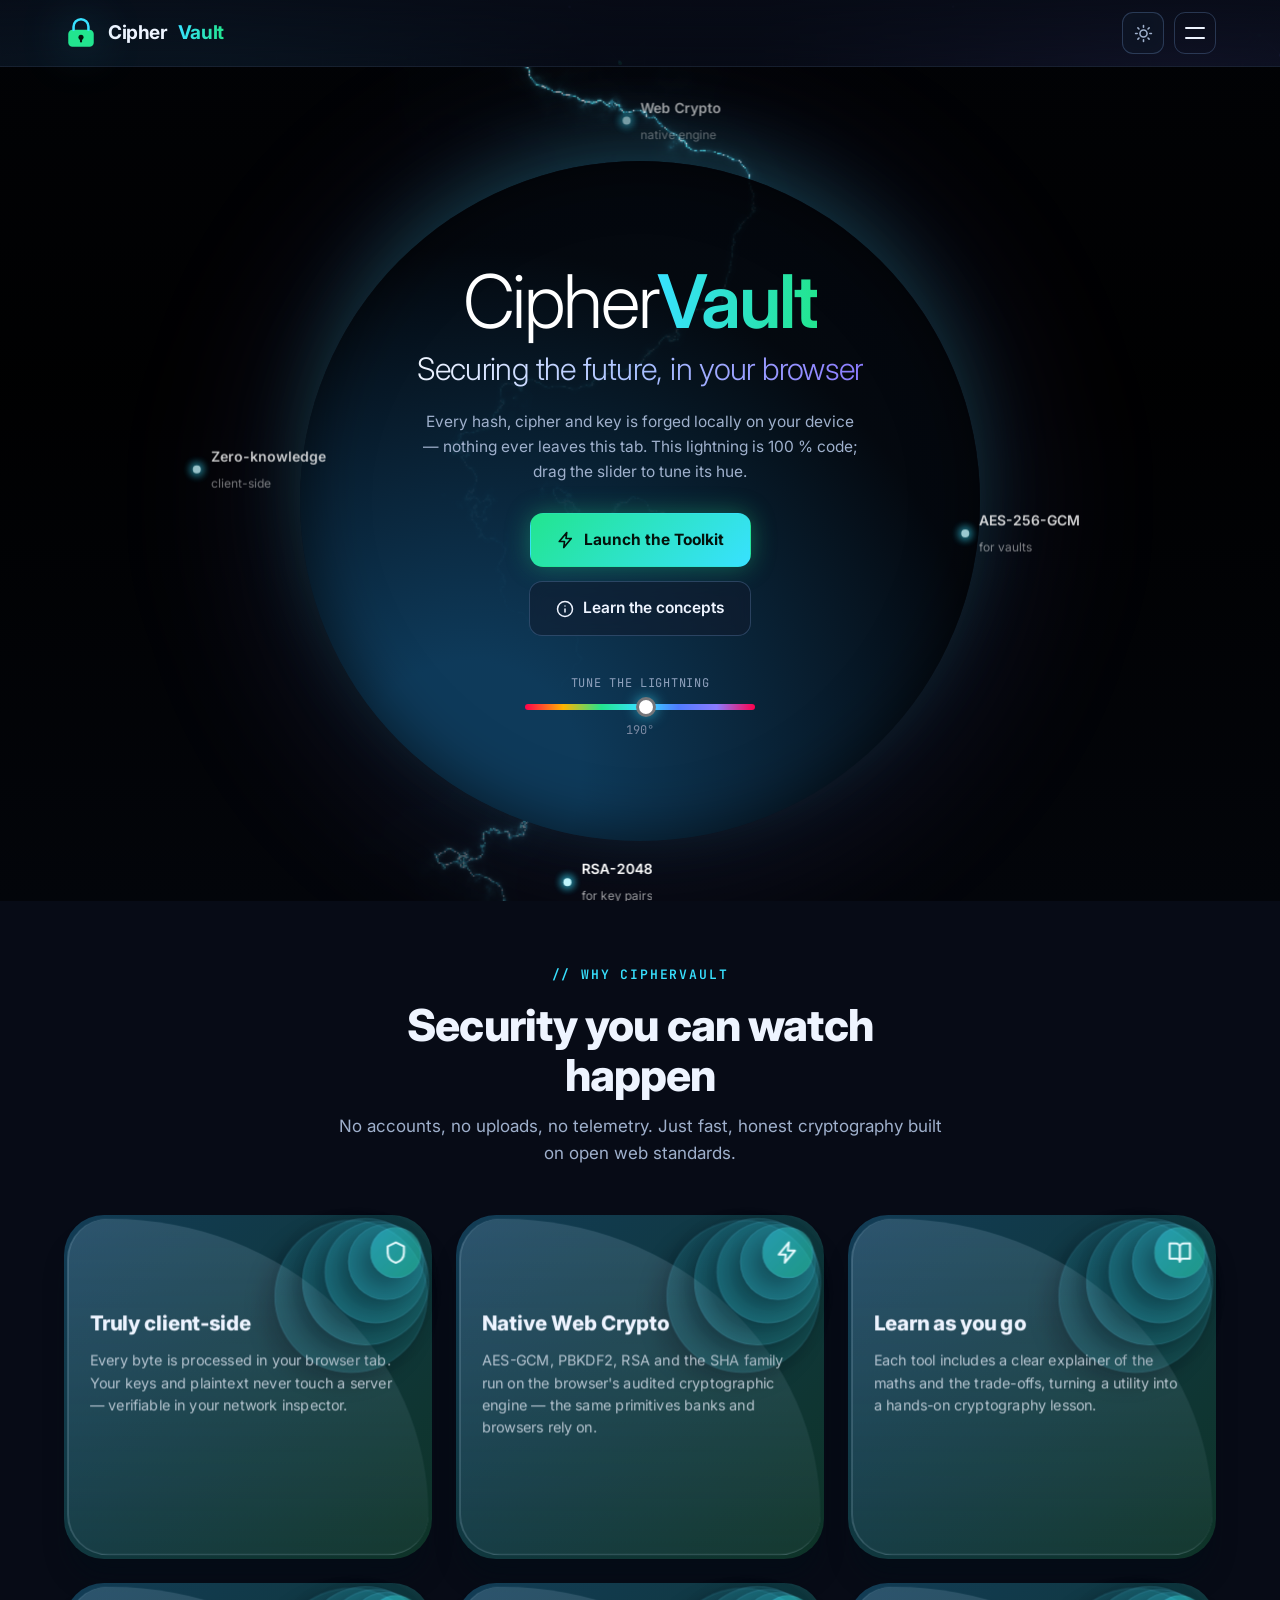
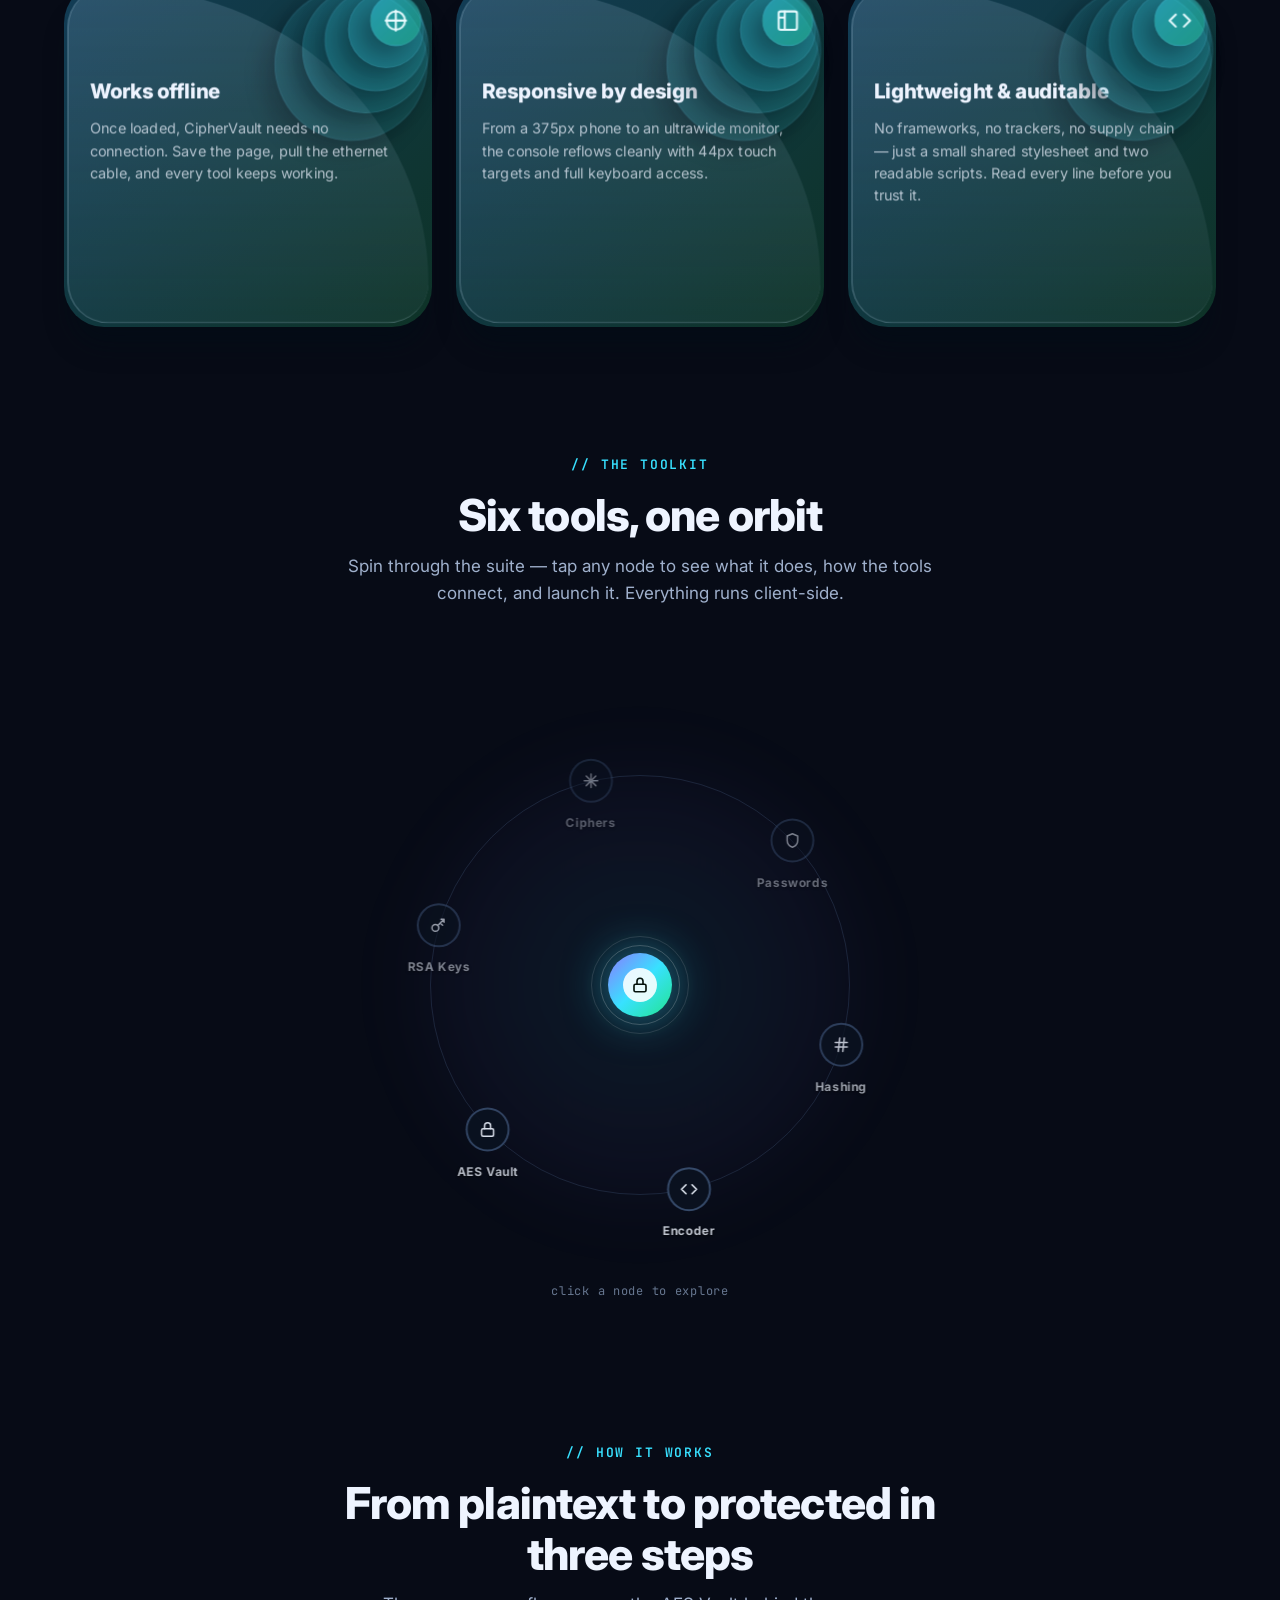
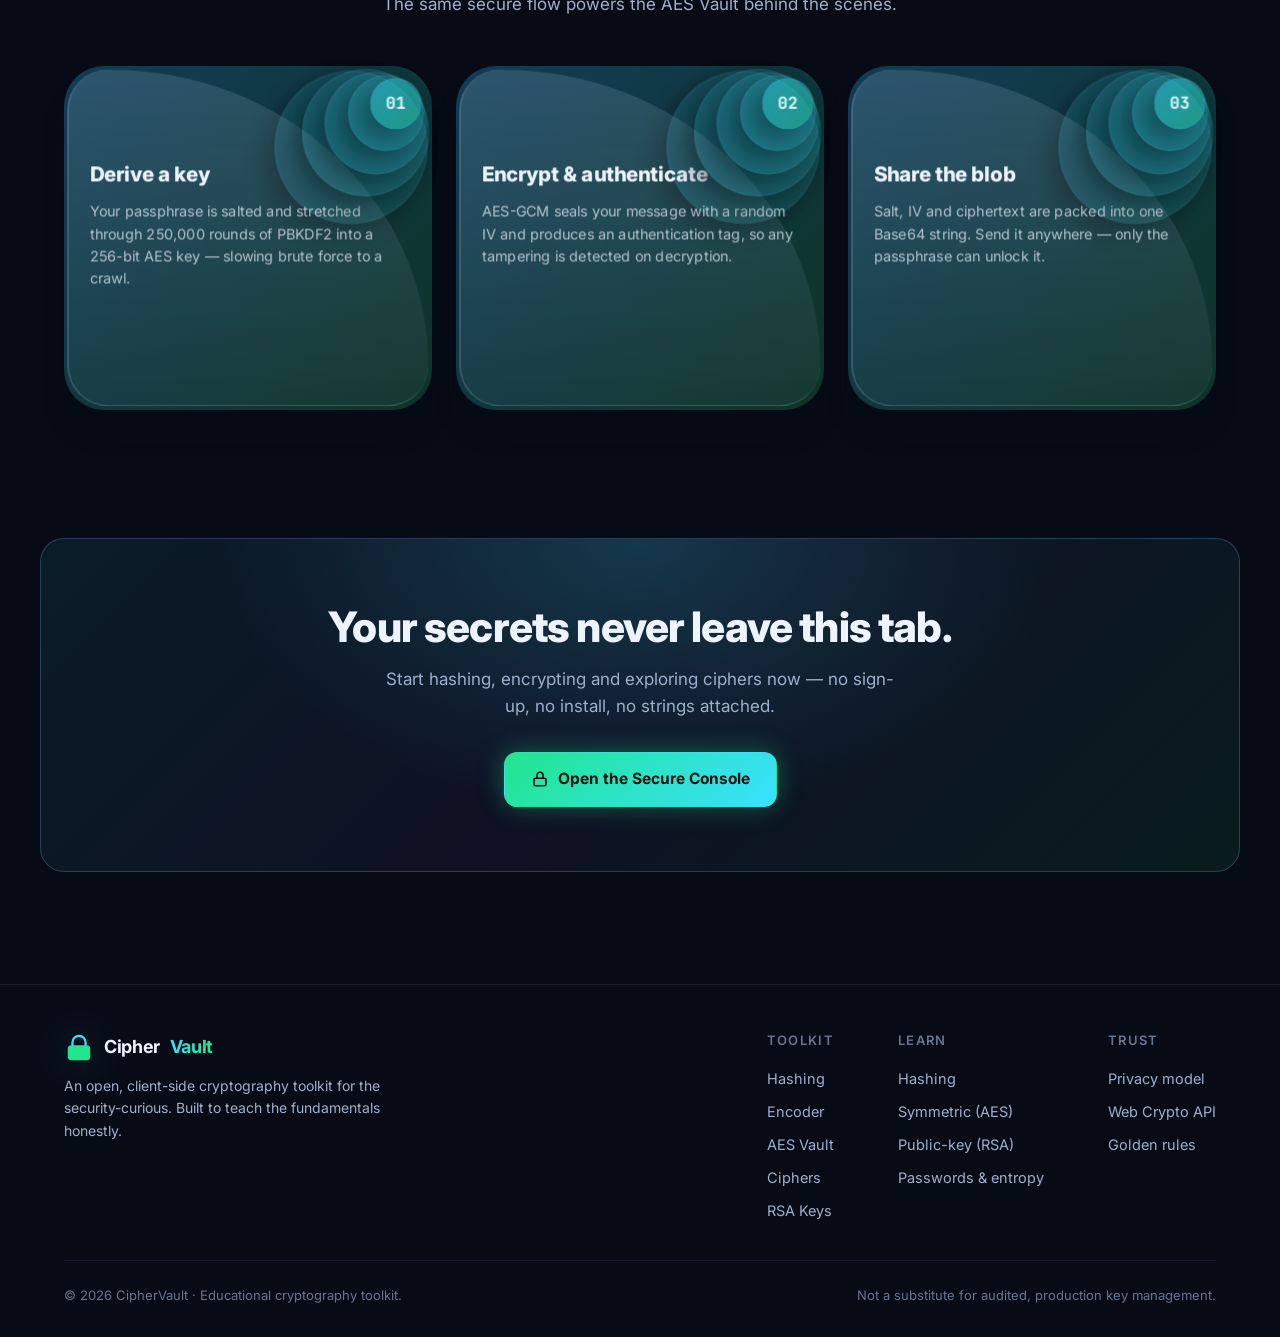
==== commit cf1c8359: "Set canonical/OG/Twitter URLs to the live Vercel domain Co-Authored-By: Claude Opus 4.8 <noreply@ant" ====
--- a/index.html
+++ b/index.html
@@ -11,15 +11,15 @@
 <meta name="theme-color" content="#070b16" media="(prefers-color-scheme: dark)" />
 <meta name="theme-color" content="#eef2f9" media="(prefers-color-scheme: light)" />
 <!-- Canonical — replace with your deployed URL -->
-<link rel="canonical" href="https://ciphervault.app/" />
+<link rel="canonical" href="https://cipher-vault-vert.vercel.app/" />
 
 <!-- Open Graph / Facebook / LinkedIn -->
 <meta property="og:type" content="website" />
 <meta property="og:site_name" content="CipherVault" />
-<meta property="og:url" content="https://ciphervault.app/" />
+<meta property="og:url" content="https://cipher-vault-vert.vercel.app/" />
 <meta property="og:title" content="CipherVault — The cryptography toolkit that teaches while it protects" />
 <meta property="og:description" content="Hash, encrypt, encode, sign and break down classic ciphers in real time — 100% client-side, powered by the browser's native Web Crypto engine. Built for security learners and professionals." />
-<meta property="og:image" content="https://ciphervault.app/og-image.png" />
+<meta property="og:image" content="https://cipher-vault-vert.vercel.app/og-image.png" />
 <meta property="og:image:width" content="1200" />
 <meta property="og:image:height" content="630" />
 <meta property="og:image:alt" content="CipherVault — interactive cryptography toolkit" />
@@ -28,7 +28,7 @@
 <meta name="twitter:card" content="summary_large_image" />
 <meta name="twitter:title" content="CipherVault — Interactive Cryptography Toolkit" />
 <meta name="twitter:description" content="Hash, encrypt, encode, sign and explore ciphers in real time — 100% client-side, nothing ever leaves your browser." />
-<meta name="twitter:image" content="https://ciphervault.app/og-image.png" />
+<meta name="twitter:image" content="https://cipher-vault-vert.vercel.app/og-image.png" />
 <meta name="twitter:image:alt" content="CipherVault — interactive cryptography toolkit" />
 
 <!-- Structured data -->
@@ -37,7 +37,7 @@
   "@context": "https://schema.org",
   "@type": "WebApplication",
   "name": "CipherVault",
-  "url": "https://ciphervault.app/",
+  "url": "https://cipher-vault-vert.vercel.app/",
   "applicationCategory": "SecurityApplication",
   "operatingSystem": "Any (web browser)",
   "browserRequirements": "Requires a modern browser with the Web Crypto API",
